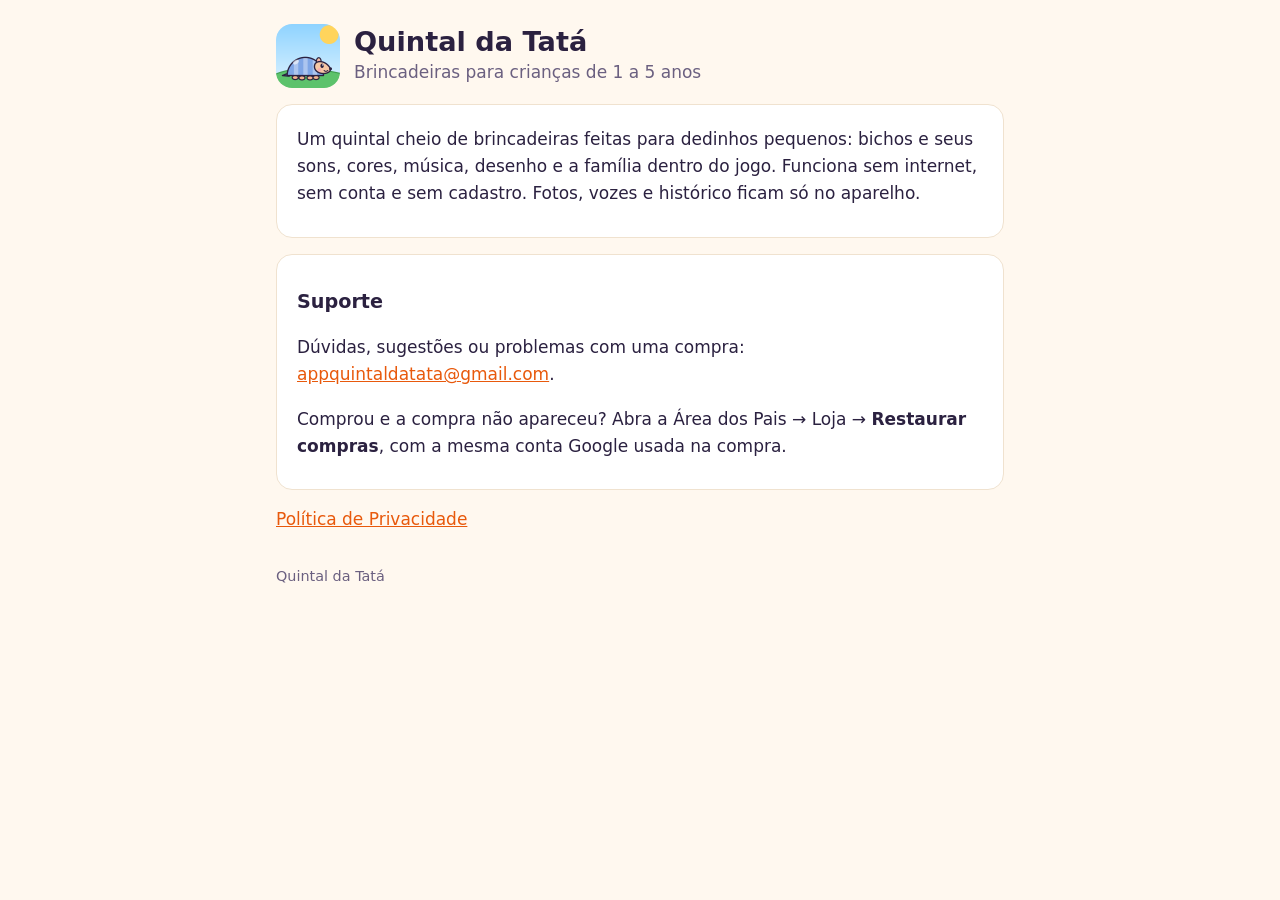
==== index.html @ b4e8f284 "Site do Quintal da Tatá: suporte e política de privacidade" ====
<!doctype html>
<html lang="pt-BR">
<head>
<meta charset="utf-8">
<meta name="viewport" content="width=device-width,initial-scale=1">
<title>Quintal da Tatá</title>
<link rel="icon" href="icone.png">
<link rel="stylesheet" href="estilo.css">
</head>
<body>
<main>
<header><img src="icone.png" alt=""><div><h1>Quintal da Tatá</h1><p class="sub">Brincadeiras para crianças de 1 a 5 anos</p></div></header>
<section>
<p>Um quintal cheio de brincadeiras feitas para dedinhos pequenos: bichos e seus sons, cores, música, desenho e a família dentro do jogo. Funciona sem internet, sem conta e sem cadastro. Fotos, vozes e histórico ficam só no aparelho.</p>
</section>
<section>
<h2>Suporte</h2>
<p>Dúvidas, sugestões ou problemas com uma compra: <a href="mailto:appquintaldatata@gmail.com">appquintaldatata@gmail.com</a>.</p>
<p>Comprou e a compra não apareceu? Abra a Área dos Pais → Loja → <b>Restaurar compras</b>, com a mesma conta Google usada na compra.</p>
</section>
<nav><a href="privacidade.html">Política de Privacidade</a></nav>
<footer>Quintal da Tatá</footer>
</main>
</body>
</html>
---- estilo.css ----
:root{--fundo:#fff8ef;--tinta:#2b2140;--suave:#6b6080;--cartao:#ffffff;--destaque:#e8590c;--borda:#f0e2cf}
@media (prefers-color-scheme:dark){:root{--fundo:#1d1828;--tinta:#f1ecff;--suave:#b7add0;--cartao:#2a2338;--destaque:#ff9a52;--borda:#3a3150}}
*{box-sizing:border-box}
body{margin:0;background:var(--fundo);color:var(--tinta);font:17px/1.6 system-ui,-apple-system,"Segoe UI",Roboto,sans-serif}
main{max-width:760px;margin:0 auto;padding:24px 16px 48px}
header{display:flex;align-items:center;gap:14px;margin-bottom:8px}
header img{width:64px;height:64px;border-radius:16px}
h1{font-size:1.7rem;line-height:1.2;margin:0}
h2{font-size:1.2rem;margin:28px 0 6px}
.sub{color:var(--suave);margin:0}
section{background:var(--cartao);border:1px solid var(--borda);border-radius:16px;padding:4px 20px 12px;margin:16px 0}
a{color:var(--destaque)}
nav{display:flex;gap:16px;flex-wrap:wrap;margin:16px 0}
footer{color:var(--suave);font-size:.9rem;margin-top:32px}
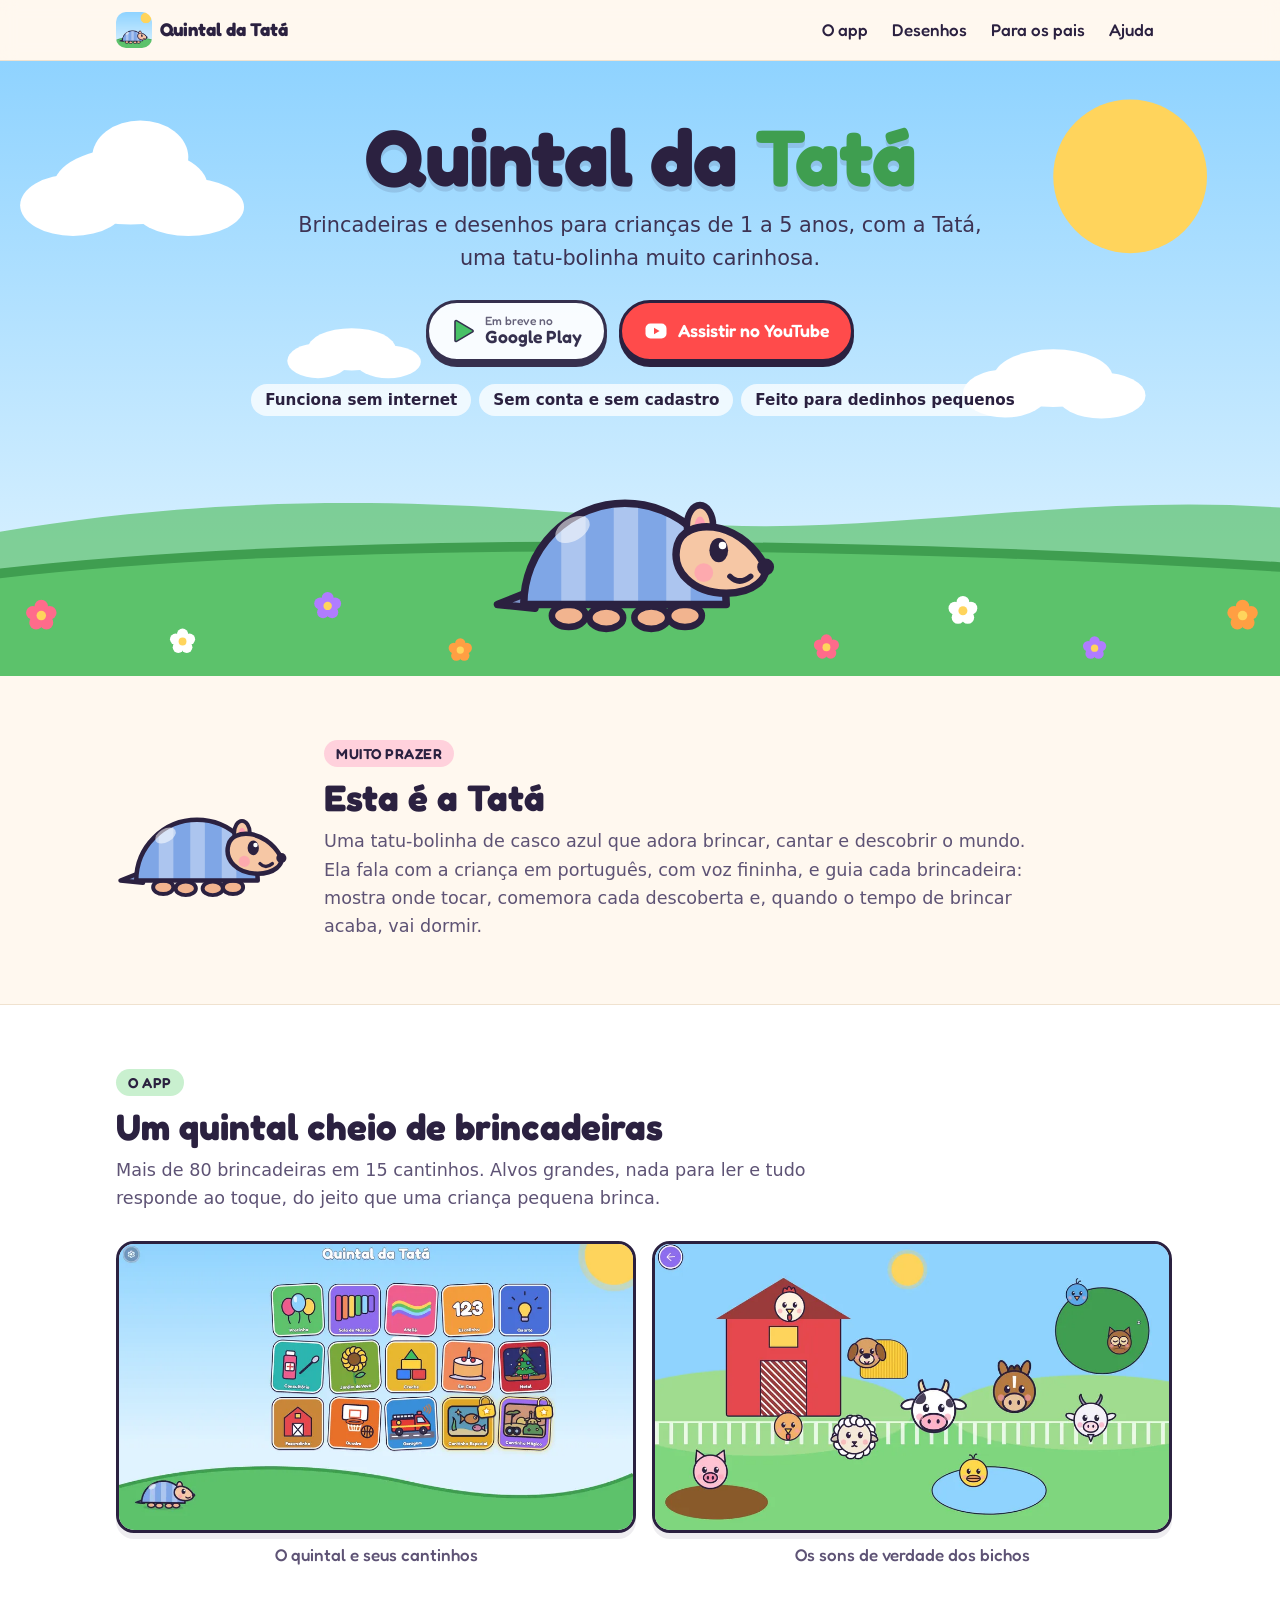
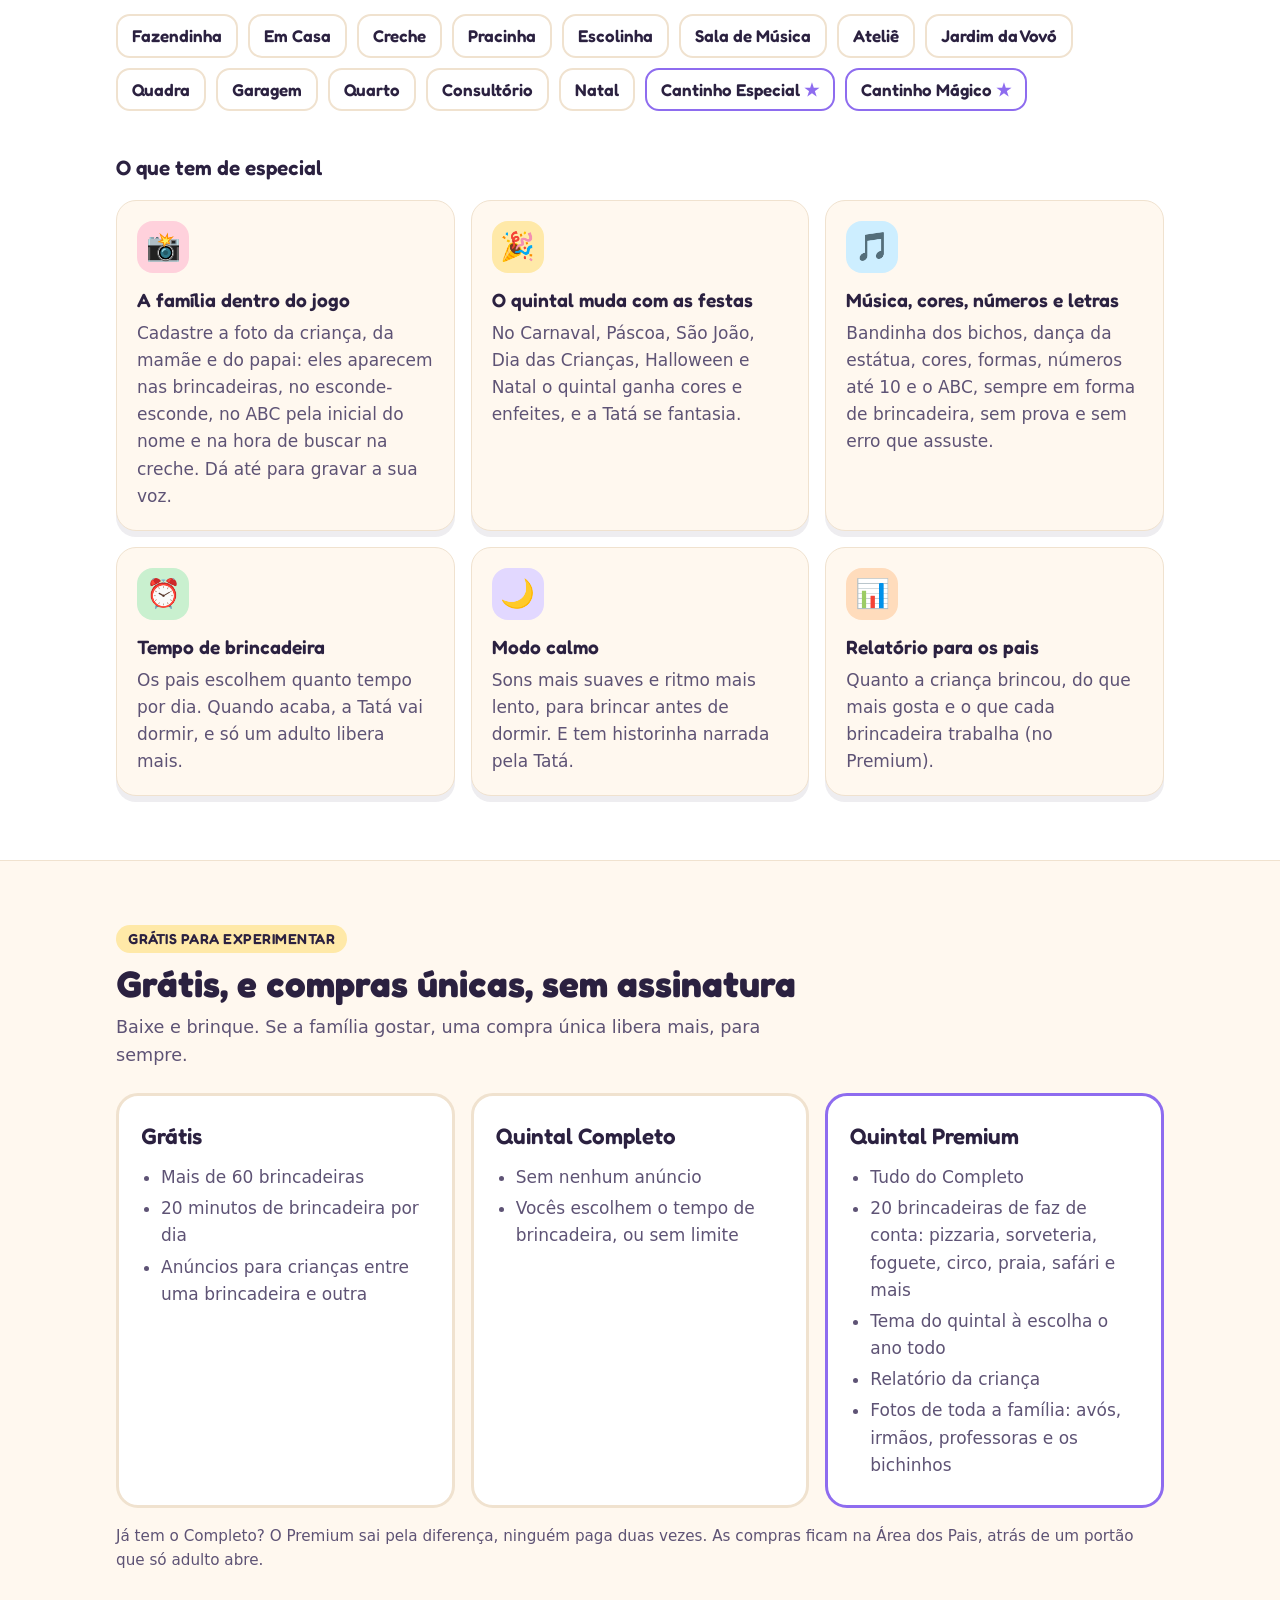
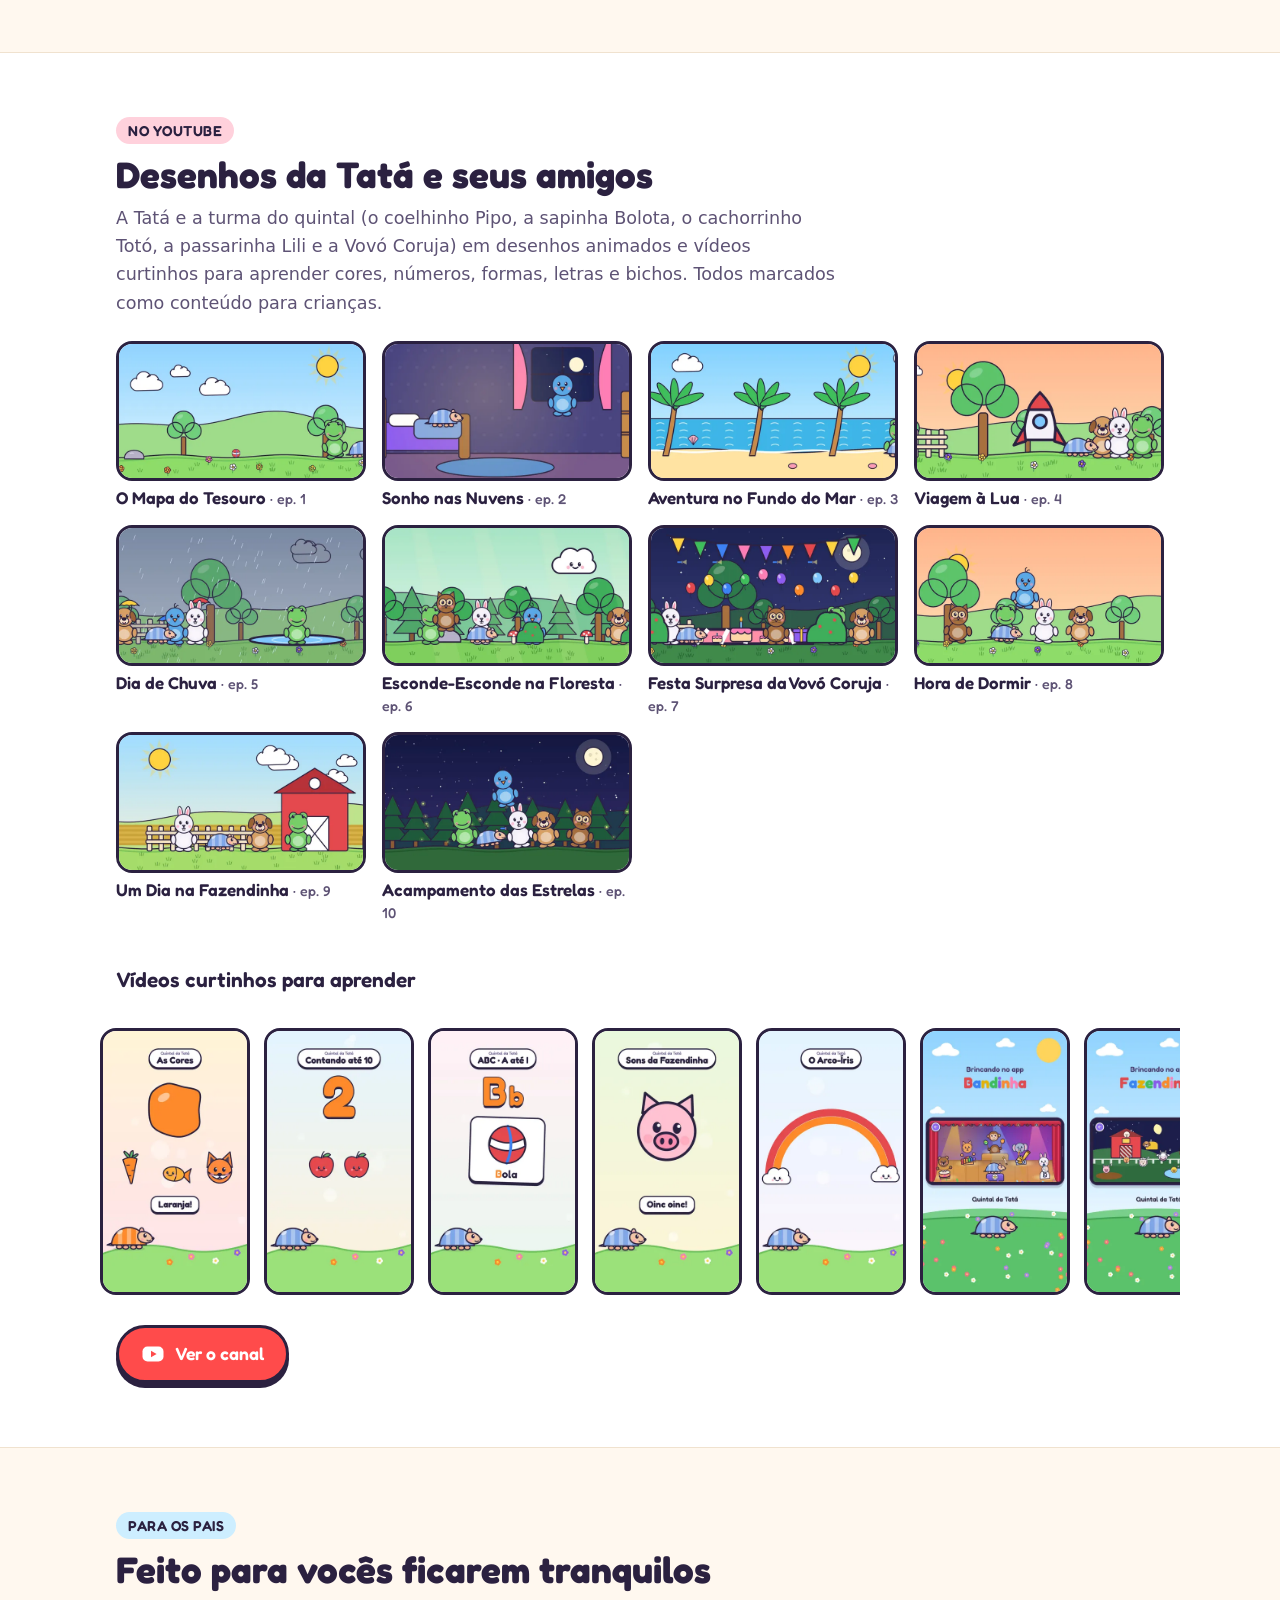
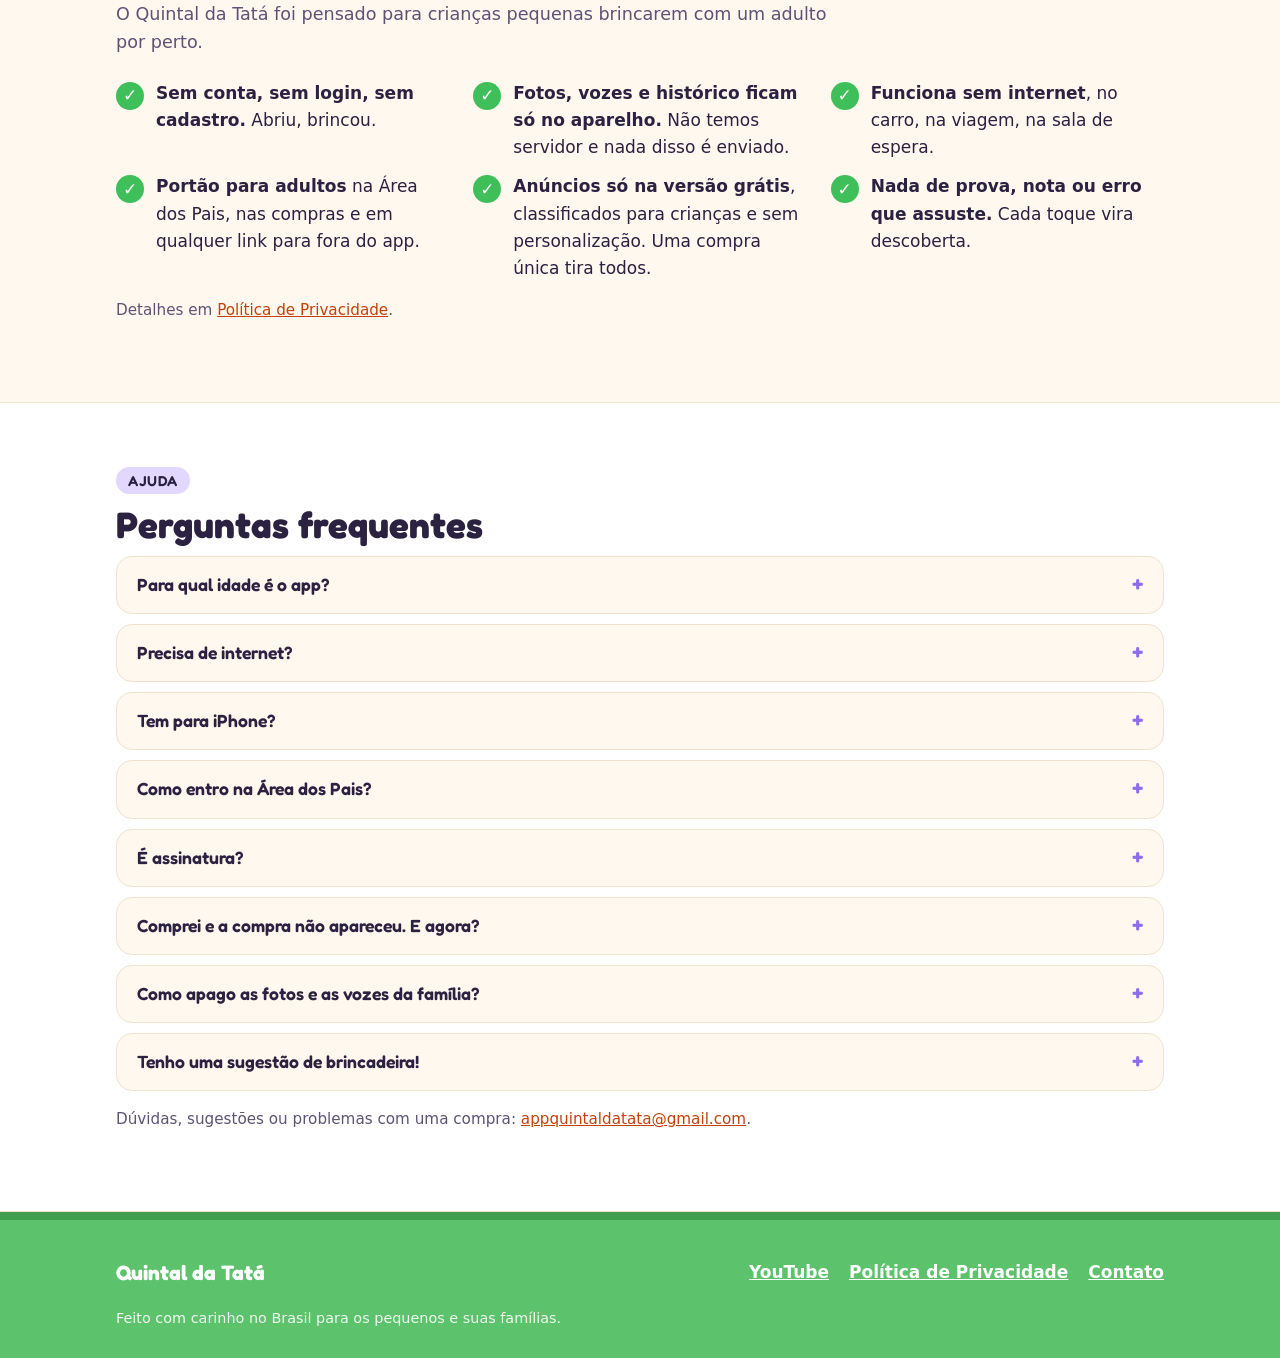
==== commit 4e63fe84: "Site novo: app, desenhos no YouTube, para os pais e perguntas frequentes Pagina inicial com a Tata, " ====
--- a/index.html
+++ b/index.html
@@ -3,23 +3,250 @@
 <head>
 <meta charset="utf-8">
 <meta name="viewport" content="width=device-width,initial-scale=1">
-<title>Quintal da Tatá</title>
+<title>Quintal da Tatá — brincadeiras e desenhos para crianças</title>
+<meta name="description" content="App de brincadeiras para crianças de 1 a 5 anos e desenhos educativos no YouTube, com a Tatá, uma tatu-bolinha carinhosa. Sem internet, sem cadastro, feito para dedinhos pequenos.">
+<meta name="theme-color" content="#8fd3ff">
+<meta property="og:type" content="website">
+<meta property="og:title" content="Quintal da Tatá">
+<meta property="og:description" content="Brincadeiras e desenhos para crianças de 1 a 5 anos, com a Tatá.">
+<meta property="og:image" content="https://quintaldatata.github.io/img/compartilhar.jpg">
+<meta property="og:url" content="https://quintaldatata.github.io/">
 <link rel="icon" href="icone.png">
+<link rel="preload" href="fontes/fredoka-latin-700-normal.woff2" as="font" type="font/woff2" crossorigin>
 <link rel="stylesheet" href="estilo.css">
 </head>
 <body>
+<!-- a Tatá do ícone do app, desenhada uma vez e reaproveitada -->
+<svg width="0" height="0" style="position:absolute" aria-hidden="true">
+	<defs><clipPath id="casco"><path d="M18 92 A 54 54 0 0 1 126 92 Z"/></clipPath></defs>
+	<symbol id="tata" viewBox="0 0 160 112">
+		<path d="M24 84 L4 92 L24 94 Z" fill="#7d93c9" stroke="#2b2140" stroke-width="4" stroke-linejoin="round"/>
+		<g fill="#f2b48f" stroke="#2b2140" stroke-width="3.5">
+			<ellipse cx="42" cy="98" rx="9" ry="6"/><ellipse cx="62" cy="99" rx="9" ry="6"/>
+			<ellipse cx="86" cy="99" rx="9" ry="6"/><ellipse cx="104" cy="98" rx="9" ry="6"/>
+		</g>
+		<path d="M18 92 A 54 54 0 0 1 126 92 Z" fill="#7fa6e6"/>
+		<g clip-path="url(#casco)" fill="rgba(255,255,255,.35)">
+			<rect x="38" y="30" width="13" height="70" rx="6"/><rect x="66" y="30" width="13" height="70" rx="6"/>
+			<rect x="94" y="30" width="13" height="70" rx="6"/>
+		</g>
+		<path d="M18 92 A 54 54 0 0 1 126 92 Z" fill="none" stroke="#2b2140" stroke-width="4" stroke-linejoin="round"/>
+		<ellipse cx="44" cy="52" rx="10" ry="6" fill="rgba(255,255,255,.55)" transform="rotate(-30 44 52)"/>
+		<ellipse cx="112" cy="50" rx="7" ry="11" fill="#f6c7a5" stroke="#2b2140" stroke-width="3.5"/>
+		<ellipse cx="112" cy="51" rx="3" ry="6" fill="#ff9fb2"/>
+		<path d="M100 60 C 104 46, 132 46, 146 70 C 150 78, 140 86, 126 86 C 108 86, 96 74, 100 60 Z" fill="#f6c7a5" stroke="#2b2140" stroke-width="4" stroke-linejoin="round"/>
+		<circle cx="147" cy="72" r="4.5" fill="#2b2140"/>
+		<ellipse cx="122" cy="63" rx="5" ry="6.5" fill="#2b2140"/><circle cx="124" cy="60.5" r="2" fill="#fff"/>
+		<circle cx="114" cy="75" r="5" fill="#ff9fb2" opacity=".75"/>
+		<path d="M128 77 q 5 5 11 0" fill="none" stroke="#2b2140" stroke-width="3" stroke-linecap="round"/>
+	</symbol>
+	<symbol id="flor" viewBox="-24 -24 48 48">
+		<g fill="currentColor"><circle cx="0" cy="-13" r="10"/><circle cx="12.4" cy="-4" r="10"/><circle cx="7.6" cy="10.5" r="10"/><circle cx="-7.6" cy="10.5" r="10"/><circle cx="-12.4" cy="-4" r="10"/></g>
+		<circle r="7" fill="#ffd45c"/>
+	</symbol>
+	<symbol id="icone-play" viewBox="0 0 24 24"><path d="M4 2.5v19c0 .8.9 1.3 1.6.9l16-9.5c.7-.4.7-1.4 0-1.8l-16-9.5C4.9 1.2 4 1.7 4 2.5z" fill="#3fbf5a" stroke="#2b2140" stroke-width="1.6" stroke-linejoin="round"/></symbol>
+	<symbol id="icone-yt" viewBox="0 0 24 24"><rect x="1.5" y="4.5" width="21" height="15" rx="5" fill="#fff"/><path d="M10 8.8v6.4l5.6-3.2z" fill="#ff4b4b"/></symbol>
+</svg>
+
+<a class="pular" href="#app">Pular para o conteúdo</a>
+
+<nav class="topo" aria-label="Principal">
+	<div class="largura">
+		<a class="marca" href="./"><img src="icone.png" alt="" width="36" height="36"><span>Quintal da Tatá</span></a>
+		<ul>
+			<li><a href="#app">O app</a></li>
+			<li><a href="#youtube">Desenhos</a></li>
+			<li><a href="#pais">Para os pais</a></li>
+			<li><a href="#ajuda">Ajuda</a></li>
+		</ul>
+	</div>
+</nav>
+
+<header class="heroi">
+	<svg class="cenario" viewBox="0 0 1440 640" preserveAspectRatio="xMidYMax slice" aria-hidden="true">
+		<circle cx="1230" cy="120" r="80" fill="var(--astro)"/>
+		<g fill="var(--nuvem)">
+			<g class="nuvem"><ellipse cx="190" cy="130" rx="80" ry="40"/><ellipse cx="130" cy="150" rx="55" ry="32"/><ellipse cx="250" cy="152" rx="58" ry="30"/><ellipse cx="200" cy="100" rx="50" ry="38"/></g>
+			<g class="nuvem n2"><ellipse cx="1150" cy="330" rx="62" ry="30"/><ellipse cx="1100" cy="346" rx="44" ry="25"/><ellipse cx="1200" cy="348" rx="46" ry="24"/></g>
+			<g class="nuvem n2"><ellipse cx="420" cy="300" rx="46" ry="22"/><ellipse cx="385" cy="312" rx="32" ry="18"/><ellipse cx="458" cy="313" rx="34" ry="17"/></g>
+		</g>
+		<path d="M0 500 C 300 440 560 460 760 480 S 1200 440 1440 470 V640 H0 Z" fill="var(--grama)" opacity=".7"/>
+		<path d="M0 540 C 360 490 1000 500 1440 530 V640 H0 Z" fill="var(--grama)"/>
+		<path d="M0 540 C 360 490 1000 500 1440 530" fill="none" stroke="var(--grama-escura)" stroke-width="10"/>
+		<g>
+			<use href="#flor" x="80" y="560" width="34" height="34" style="color:#ff6b8b"/>
+			<use href="#flor" x="230" y="590" width="28" height="28" style="color:#ffffff"/>
+			<use href="#flor" x="380" y="552" width="30" height="30" style="color:#b07cff"/>
+			<use href="#flor" x="520" y="600" width="26" height="26" style="color:#ff9f43"/>
+			<use href="#flor" x="900" y="596" width="28" height="28" style="color:#ff6b8b"/>
+			<use href="#flor" x="1040" y="556" width="32" height="32" style="color:#ffffff"/>
+			<use href="#flor" x="1180" y="598" width="26" height="26" style="color:#b07cff"/>
+			<use href="#flor" x="1330" y="560" width="34" height="34" style="color:#ff9f43"/>
+		</g>
+	</svg>
+	<div class="largura">
+		<h1>Quintal da <span class="tata">Tatá</span></h1>
+		<p class="lead">Brincadeiras e desenhos para crianças de 1 a 5 anos, com a Tatá, uma tatu-bolinha muito carinhosa.</p>
+		<div class="botoes">
+			<span class="botao em-breve" aria-label="Google Play: em breve">
+				<svg aria-hidden="true"><use href="#icone-play"/></svg>
+				<span class="duas-linhas"><small>Em breve no</small>Google Play</span>
+			</span>
+			<a class="botao youtube" href="https://www.youtube.com/@quintaldatata">
+				<svg aria-hidden="true"><use href="#icone-yt"/></svg>
+				Assistir no YouTube
+			</a>
+		</div>
+		<ul class="selos">
+			<li>Funciona sem internet</li>
+			<li>Sem conta e sem cadastro</li>
+			<li>Feito para dedinhos pequenos</li>
+		</ul>
+	</div>
+	<svg class="tata-heroi" viewBox="0 0 160 112" role="img" aria-label="A Tatá, uma tatu-bolinha azul"><use href="#tata"/></svg>
+</header>
+
 <main>
-<header><img src="icone.png" alt=""><div><h1>Quintal da Tatá</h1><p class="sub">Brincadeiras para crianças de 1 a 5 anos</p></div></header>
-<section>
-<p>Um quintal cheio de brincadeiras feitas para dedinhos pequenos: bichos e seus sons, cores, música, desenho e a família dentro do jogo. Funciona sem internet, sem conta e sem cadastro. Fotos, vozes e histórico ficam só no aparelho.</p>
-</section>
-<section>
-<h2>Suporte</h2>
-<p>Dúvidas, sugestões ou problemas com uma compra: <a href="mailto:appquintaldatata@gmail.com">appquintaldatata@gmail.com</a>.</p>
-<p>Comprou e a compra não apareceu? Abra a Área dos Pais → Loja → <b>Restaurar compras</b>, com a mesma conta Google usada na compra.</p>
-</section>
-<nav><a href="privacidade.html">Política de Privacidade</a></nav>
-<footer>Quintal da Tatá</footer>
+	<section class="bloco">
+		<div class="largura apresenta">
+			<svg viewBox="0 0 160 112" aria-hidden="true"><use href="#tata"/></svg>
+			<div>
+				<span class="etiqueta rosa">Muito prazer</span>
+				<h2>Esta é a Tatá</h2>
+				<p class="lead" style="margin:0">Uma tatu-bolinha de casco azul que adora brincar, cantar e descobrir o mundo. Ela fala com a criança em português, com voz fininha, e guia cada brincadeira: mostra onde tocar, comemora cada descoberta e, quando o tempo de brincar acaba, vai dormir.</p>
+			</div>
+		</div>
+	</section>
+
+	<section class="bloco creme" id="app">
+		<div class="largura">
+			<span class="etiqueta verde">O app</span>
+			<h2>Um quintal cheio de brincadeiras</h2>
+			<p class="lead">Mais de 80 brincadeiras em 15 cantinhos. Alvos grandes, nada para ler e tudo responde ao toque, do jeito que uma criança pequena brinca.</p>
+
+			<div class="galeria" tabindex="0" aria-label="Telas do app (role para o lado)">
+				<figure><img src="img/app-1-inicio.webp" width="960" height="540" loading="lazy" alt="Tela inicial do app com os cantinhos do quintal e a Tatá na grama"><figcaption>O quintal e seus cantinhos</figcaption></figure>
+				<figure><img src="img/app-2-fazenda.webp" width="960" height="540" loading="lazy" alt="Fazendinha com celeiro, vaca, porco, cavalo, ovelha e pato"><figcaption>Os sons de verdade dos bichos</figcaption></figure>
+				<figure><img src="img/app-3-circo.webp" width="960" height="540" loading="lazy" alt="Picadeiro do circo com um urso palhaço e a plateia de bichinhos"><figcaption>O circo da Tatá</figcaption></figure>
+				<figure><img src="img/app-4-carinho.webp" width="960" height="540" loading="lazy" alt="Cachorrinho para escovar, dar petisco e brincar"><figcaption>Carinho no bichinho</figcaption></figure>
+				<figure><img src="img/app-5-soneca.webp" width="960" height="540" loading="lazy" alt="Sala com o vovô e a criança no sofá, cachorro e gato no tapete"><figcaption>Soneca com o vovô</figcaption></figure>
+				<figure><img src="img/app-6-festa-junina.webp" width="960" height="540" loading="lazy" alt="Festa junina à noite com bandeirinhas, fogueira e bichinhos dançando quadrilha"><figcaption>Arraiá da Tatá</figcaption></figure>
+				<figure><img src="img/app-7-pintar.webp" width="960" height="540" loading="lazy" alt="Desenho de uma casinha para pintar com a paleta de cores ao lado"><figcaption>Pintar com os dedos</figcaption></figure>
+			</div>
+
+			<ul class="cantinhos" aria-label="Cantinhos do quintal">
+				<li>Fazendinha</li><li>Em Casa</li><li>Creche</li><li>Pracinha</li><li>Escolinha</li>
+				<li>Sala de Música</li><li>Ateliê</li><li>Jardim da Vovó</li><li>Quadra</li><li>Garagem</li>
+				<li>Quarto</li><li>Consultório</li><li>Natal</li><li class="premium">Cantinho Especial</li><li class="premium">Cantinho Mágico</li>
+			</ul>
+
+			<h3 class="subtitulo">O que tem de especial</h3>
+			<div class="grade" style="margin-top:16px">
+				<div class="cartao"><div class="icone rosa" aria-hidden="true">📸</div><h3>A família dentro do jogo</h3><p>Cadastre a foto da criança, da mamãe e do papai: eles aparecem nas brincadeiras, no esconde-esconde, no ABC pela inicial do nome e na hora de buscar na creche. Dá até para gravar a sua voz.</p></div>
+				<div class="cartao"><div class="icone amarela" aria-hidden="true">🎉</div><h3>O quintal muda com as festas</h3><p>No Carnaval, Páscoa, São João, Dia das Crianças, Halloween e Natal o quintal ganha cores e enfeites, e a Tatá se fantasia.</p></div>
+				<div class="cartao"><div class="icone azul" aria-hidden="true">🎵</div><h3>Música, cores, números e letras</h3><p>Bandinha dos bichos, dança da estátua, cores, formas, números até 10 e o ABC, sempre em forma de brincadeira, sem prova e sem erro que assuste.</p></div>
+				<div class="cartao"><div class="icone verde" aria-hidden="true">⏰</div><h3>Tempo de brincadeira</h3><p>Os pais escolhem quanto tempo por dia. Quando acaba, a Tatá vai dormir, e só um adulto libera mais.</p></div>
+				<div class="cartao"><div class="icone roxa" aria-hidden="true">🌙</div><h3>Modo calmo</h3><p>Sons mais suaves e ritmo mais lento, para brincar antes de dormir. E tem historinha narrada pela Tatá.</p></div>
+				<div class="cartao"><div class="icone laranja" aria-hidden="true">📊</div><h3>Relatório para os pais</h3><p>Quanto a criança brincou, do que mais gosta e o que cada brincadeira trabalha (no Premium).</p></div>
+			</div>
+		</div>
+	</section>
+
+	<section class="bloco">
+		<div class="largura">
+			<span class="etiqueta amarela">Grátis para experimentar</span>
+			<h2>Grátis, e compras únicas, sem assinatura</h2>
+			<p class="lead">Baixe e brinque. Se a família gostar, uma compra única libera mais, para sempre.</p>
+			<div class="planos">
+				<div class="plano"><h3>Grátis</h3><ul><li>Mais de 60 brincadeiras</li><li>20 minutos de brincadeira por dia</li><li>Anúncios para crianças entre uma brincadeira e outra</li></ul></div>
+				<div class="plano"><h3>Quintal Completo</h3><ul><li>Sem nenhum anúncio</li><li>Vocês escolhem o tempo de brincadeira, ou sem limite</li></ul></div>
+				<div class="plano destaque"><h3>Quintal Premium</h3><ul><li>Tudo do Completo</li><li>20 brincadeiras de faz de conta: pizzaria, sorveteria, foguete, circo, praia, safári e mais</li><li>Tema do quintal à escolha o ano todo</li><li>Relatório da criança</li><li>Fotos de toda a família: avós, irmãos, professoras e os bichinhos</li></ul></div>
+			</div>
+			<p class="nota">Já tem o Completo? O Premium sai pela diferença, ninguém paga duas vezes. As compras ficam na Área dos Pais, atrás de um portão que só adulto abre.</p>
+		</div>
+	</section>
+
+	<section class="bloco creme" id="youtube">
+		<div class="largura">
+			<span class="etiqueta rosa">No YouTube</span>
+			<h2>Desenhos da Tatá e seus amigos</h2>
+			<p class="lead">A Tatá e a turma do quintal (o coelhinho Pipo, a sapinha Bolota, o cachorrinho Totó, a passarinha Lili e a Vovó Coruja) em desenhos animados e vídeos curtinhos para aprender cores, números, formas, letras e bichos. Todos marcados como conteúdo para crianças.</p>
+			<ul class="episodios">
+				<li><a href="https://www.youtube.com/@quintaldatata/videos"><img src="img/ep-01.webp" width="640" height="360" loading="lazy" alt=""><span>O Mapa do Tesouro <small>· ep. 1</small></span></a></li>
+				<li><a href="https://www.youtube.com/@quintaldatata/videos"><img src="img/ep-02.webp" width="640" height="360" loading="lazy" alt=""><span>Sonho nas Nuvens <small>· ep. 2</small></span></a></li>
+				<li><a href="https://www.youtube.com/@quintaldatata/videos"><img src="img/ep-03.webp" width="640" height="360" loading="lazy" alt=""><span>Aventura no Fundo do Mar <small>· ep. 3</small></span></a></li>
+				<li><a href="https://www.youtube.com/@quintaldatata/videos"><img src="img/ep-04.webp" width="640" height="360" loading="lazy" alt=""><span>Viagem à Lua <small>· ep. 4</small></span></a></li>
+				<li><a href="https://www.youtube.com/@quintaldatata/videos"><img src="img/ep-05.webp" width="640" height="360" loading="lazy" alt=""><span>Dia de Chuva <small>· ep. 5</small></span></a></li>
+				<li><a href="https://www.youtube.com/@quintaldatata/videos"><img src="img/ep-06.webp" width="640" height="360" loading="lazy" alt=""><span>Esconde-Esconde na Floresta <small>· ep. 6</small></span></a></li>
+				<li><a href="https://www.youtube.com/@quintaldatata/videos"><img src="img/ep-07.webp" width="640" height="360" loading="lazy" alt=""><span>Festa Surpresa da Vovó Coruja <small>· ep. 7</small></span></a></li>
+				<li><a href="https://www.youtube.com/@quintaldatata/videos"><img src="img/ep-08.webp" width="640" height="360" loading="lazy" alt=""><span>Hora de Dormir <small>· ep. 8</small></span></a></li>
+				<li><a href="https://www.youtube.com/@quintaldatata/videos"><img src="img/ep-09.webp" width="640" height="360" loading="lazy" alt=""><span>Um Dia na Fazendinha <small>· ep. 9</small></span></a></li>
+				<li><a href="https://www.youtube.com/@quintaldatata/videos"><img src="img/ep-10.webp" width="640" height="360" loading="lazy" alt=""><span>Acampamento das Estrelas <small>· ep. 10</small></span></a></li>
+			</ul>
+
+			<h3 class="subtitulo">Vídeos curtinhos para aprender</h3>
+			<ul class="shorts" aria-label="Shorts do canal (role para o lado)">
+				<li><a href="https://www.youtube.com/@quintaldatata/shorts"><img src="img/short-01-cores.webp" width="360" height="640" loading="lazy" alt="Short: aprendendo as cores com a Tatá"></a></li>
+				<li><a href="https://www.youtube.com/@quintaldatata/shorts"><img src="img/short-02-numeros.webp" width="360" height="640" loading="lazy" alt="Short: contando até 10 com a Tatá"></a></li>
+				<li><a href="https://www.youtube.com/@quintaldatata/shorts"><img src="img/short-03-abc-a-i.webp" width="360" height="640" loading="lazy" alt="Short: ABC com a Tatá, de A até I"></a></li>
+				<li><a href="https://www.youtube.com/@quintaldatata/shorts"><img src="img/short-07-fazendinha.webp" width="360" height="640" loading="lazy" alt="Short: os bichos da fazendinha"></a></li>
+				<li><a href="https://www.youtube.com/@quintaldatata/shorts"><img src="img/short-10-arco-iris.webp" width="360" height="640" loading="lazy" alt="Short: as cores do arco-íris"></a></li>
+				<li><a href="https://www.youtube.com/@quintaldatata/shorts"><img src="img/short-app-bandinha.webp" width="360" height="640" loading="lazy" alt="Short: brincando na Bandinha dos Bichos do app"></a></li>
+				<li><a href="https://www.youtube.com/@quintaldatata/shorts"><img src="img/short-app-fazenda.webp" width="360" height="640" loading="lazy" alt="Short: brincando na Fazenda dos Sons do app"></a></li>
+				<li><a href="https://www.youtube.com/@quintaldatata/shorts"><img src="img/short-20-boa-noite.webp" width="360" height="640" loading="lazy" alt="Short: boa noite com a Tatá"></a></li>
+			</ul>
+			<div class="botoes" style="justify-content:flex-start;margin-top:12px">
+				<a class="botao youtube" href="https://www.youtube.com/@quintaldatata"><svg aria-hidden="true"><use href="#icone-yt"/></svg>Ver o canal</a>
+			</div>
+		</div>
+	</section>
+
+	<section class="bloco" id="pais">
+		<div class="largura">
+			<span class="etiqueta azul">Para os pais</span>
+			<h2>Feito para vocês ficarem tranquilos</h2>
+			<p class="lead">O Quintal da Tatá foi pensado para crianças pequenas brincarem com um adulto por perto.</p>
+			<ul class="confianca">
+				<li><span><b>Sem conta, sem login, sem cadastro.</b> Abriu, brincou.</span></li>
+				<li><span><b>Fotos, vozes e histórico ficam só no aparelho.</b> Não temos servidor e nada disso é enviado.</span></li>
+				<li><span><b>Funciona sem internet</b>, no carro, na viagem, na sala de espera.</span></li>
+				<li><span><b>Portão para adultos</b> na Área dos Pais, nas compras e em qualquer link para fora do app.</span></li>
+				<li><span><b>Anúncios só na versão grátis</b>, classificados para crianças e sem personalização. Uma compra única tira todos.</span></li>
+				<li><span><b>Nada de prova, nota ou erro que assuste.</b> Cada toque vira descoberta.</span></li>
+			</ul>
+			<p class="nota">Detalhes em <a href="privacidade.html">Política de Privacidade</a>.</p>
+		</div>
+	</section>
+
+	<section class="bloco creme" id="ajuda">
+		<div class="largura">
+			<span class="etiqueta roxa">Ajuda</span>
+			<h2>Perguntas frequentes</h2>
+			<div class="perguntas">
+				<details><summary>Para qual idade é o app?</summary><p>Para crianças de 1 a 5 anos. As brincadeiras não pedem leitura: a Tatá fala, mostra onde tocar e comemora cada acerto.</p></details>
+				<details><summary>Precisa de internet?</summary><p>Não para brincar. Na versão grátis os anúncios só aparecem quando o aparelho está conectado.</p></details>
+				<details><summary>Tem para iPhone?</summary><p>Por enquanto, só para Android, pelo Google Play.</p></details>
+				<details><summary>Como entro na Área dos Pais?</summary><p>Na tela inicial, toque e segure a engrenagem no canto por dois segundos e responda a continha. É o portão que mantém compras e ajustes longe dos dedinhos.</p></details>
+				<details><summary>É assinatura?</summary><p>Não. O Quintal Completo e o Quintal Premium são compras únicas, para sempre. Quem já tem o Completo paga só a diferença para o Premium.</p></details>
+				<details><summary>Comprei e a compra não apareceu. E agora?</summary><p>Abra a Área dos Pais → Loja → <b>Restaurar compras</b>, com a mesma conta Google usada na compra. Se ainda assim não aparecer, escreva para nós.</p></details>
+				<details><summary>Como apago as fotos e as vozes da família?</summary><p>Na Área dos Pais você pode editar ou apagar tudo a qualquer momento. Ao desinstalar o app, esses dados são apagados junto, já que nunca saíram do aparelho.</p></details>
+				<details><summary>Tenho uma sugestão de brincadeira!</summary><p>Adoramos ouvir as famílias. Escreva para <a href="mailto:appquintaldatata@gmail.com">appquintaldatata@gmail.com</a>.</p></details>
+			</div>
+			<p class="nota">Dúvidas, sugestões ou problemas com uma compra: <a href="mailto:appquintaldatata@gmail.com">appquintaldatata@gmail.com</a>.</p>
+		</div>
+	</section>
 </main>
+
+<footer class="rodape">
+	<div class="largura">
+		<p class="titulo-fonte" style="font-size:1.3rem;font-weight:700">Quintal da Tatá</p>
+		<ul>
+			<li><a href="https://www.youtube.com/@quintaldatata">YouTube</a></li>
+			<li><a href="privacidade.html">Política de Privacidade</a></li>
+			<li><a href="mailto:appquintaldatata@gmail.com">Contato</a></li>
+		</ul>
+		<p class="pequeno">Feito com carinho no Brasil para os pequenos e suas famílias.</p>
+	</div>
+</footer>
 </body>
 </html>
--- a/estilo.css
+++ b/estilo.css
@@ -1,14 +1,215 @@
-:root{--fundo:#fff8ef;--tinta:#2b2140;--suave:#6b6080;--cartao:#ffffff;--destaque:#e8590c;--borda:#f0e2cf}
-@media (prefers-color-scheme:dark){:root{--fundo:#1d1828;--tinta:#f1ecff;--suave:#b7add0;--cartao:#2a2338;--destaque:#ff9a52;--borda:#3a3150}}
-*{box-sizing:border-box}
-body{margin:0;background:var(--fundo);color:var(--tinta);font:17px/1.6 system-ui,-apple-system,"Segoe UI",Roboto,sans-serif}
-main{max-width:760px;margin:0 auto;padding:24px 16px 48px}
-header{display:flex;align-items:center;gap:14px;margin-bottom:8px}
-header img{width:64px;height:64px;border-radius:16px}
-h1{font-size:1.7rem;line-height:1.2;margin:0}
-h2{font-size:1.2rem;margin:28px 0 6px}
-.sub{color:var(--suave);margin:0}
-section{background:var(--cartao);border:1px solid var(--borda);border-radius:16px;padding:4px 20px 12px;margin:16px 0}
-a{color:var(--destaque)}
-nav{display:flex;gap:16px;flex-wrap:wrap;margin:16px 0}
-footer{color:var(--suave);font-size:.9rem;margin-top:32px}
+/* Quintal da Tatá — site (suporte, app, canal e privacidade). Sem nada de terceiros: fonte e imagens locais. */
+@font-face { font-family: Fredoka; font-weight: 500; font-display: swap; src: url(fontes/fredoka-latin-500-normal.woff2) format('woff2'); }
+@font-face { font-family: Fredoka; font-weight: 600; font-display: swap; src: url(fontes/fredoka-latin-600-normal.woff2) format('woff2'); }
+@font-face { font-family: Fredoka; font-weight: 700; font-display: swap; src: url(fontes/fredoka-latin-700-normal.woff2) format('woff2'); }
+
+:root {
+	--fundo: #fff8ef;
+	--cartao: #ffffff;
+	--tinta: #2b2140;
+	--suave: #5e5375;
+	--borda: #f0e2cf;
+	--link: #c2410c;
+	--ceu-1: #8fd3ff;
+	--ceu-2: #e6f6ff;
+	--astro: #ffd45c;
+	--grama: #5cc26b;
+	--grama-escura: #3f9e50;
+	--nuvem: #ffffff;
+	--rosa: #ff6b8b;
+	--roxo: #8e6cef;
+	--laranja: #ff9f43;
+	--azul: #3fb0e6;
+	--verde: #3fbf5a;
+	--sombra: 0 6px 0 rgba(43, 33, 64, 0.08);
+	color-scheme: light;
+}
+@media (prefers-color-scheme: dark) {
+	:root {
+		--fundo: #1d1828;
+		--cartao: #2a2338;
+		--tinta: #f1ecff;
+		--suave: #c4bad9;
+		--borda: #3a3150;
+		--link: #ffb37a;
+		--ceu-1: #1b2350;
+		--ceu-2: #3a3270;
+		--astro: #fff3c4;
+		--grama: #3f8f4f;
+		--grama-escura: #2d6e3b;
+		--nuvem: #4b4580;
+		--sombra: 0 6px 0 rgba(0, 0, 0, 0.25);
+		color-scheme: dark;
+	}
+}
+
+* { box-sizing: border-box; }
+html { scroll-behavior: smooth; scroll-padding-top: 72px; }
+body {
+	margin: 0;
+	background: var(--fundo);
+	color: var(--tinta);
+	font: 17px/1.6 system-ui, -apple-system, 'Segoe UI', Roboto, sans-serif;
+	overflow-x: hidden;
+}
+img { max-width: 100%; height: auto; display: block; }
+a { color: var(--link); }
+h1, h2, h3, .titulo-fonte, .botao, nav.topo a { font-family: Fredoka, system-ui, sans-serif; }
+h2 { font-size: clamp(1.6rem, 4.5vw, 2.3rem); line-height: 1.15; margin: 0 0 8px; font-weight: 700; }
+h3 { font-size: 1.2rem; margin: 0 0 4px; font-weight: 600; }
+.largura { max-width: 1080px; margin: 0 auto; padding: 0 16px; }
+.lead { color: var(--suave); font-size: 1.1rem; margin: 0 0 24px; max-width: 720px; }
+.pular { position: absolute; left: -999px; }
+.pular:focus { left: 16px; top: 8px; z-index: 20; background: var(--cartao); padding: 8px 12px; border-radius: 10px; }
+
+/* ---------- barra do topo ---------- */
+nav.topo {
+	position: sticky; top: 0; z-index: 10;
+	background: color-mix(in srgb, var(--fundo) 88%, transparent);
+	backdrop-filter: blur(8px);
+	border-bottom: 1px solid var(--borda);
+}
+nav.topo .largura { display: flex; align-items: center; gap: 12px; height: 60px; }
+nav.topo .marca { display: flex; align-items: center; gap: 8px; text-decoration: none; color: var(--tinta); font-weight: 700; font-size: 1.15rem; white-space: nowrap; }
+nav.topo .marca img { width: 36px; height: 36px; border-radius: 10px; }
+nav.topo ul { display: flex; gap: 4px; list-style: none; margin: 0 0 0 auto; padding: 0; overflow-x: auto; scrollbar-width: none; }
+nav.topo ul::-webkit-scrollbar { display: none; }
+nav.topo ul a { display: block; padding: 6px 10px; border-radius: 999px; text-decoration: none; color: var(--tinta); font-weight: 500; white-space: nowrap; }
+nav.topo ul a:hover, nav.topo ul a:focus-visible { background: var(--borda); }
+@media (max-width: 640px) { nav.topo .marca span { display: none; } nav.topo ul a { padding: 6px 8px; font-size: 0.95rem; } }
+
+/* ---------- herói: céu, sol, nuvens, morro e a Tatá ---------- */
+.heroi { position: relative; background: linear-gradient(var(--ceu-1), var(--ceu-2)); overflow: hidden; }
+.heroi .largura { position: relative; z-index: 2; padding-top: 56px; padding-bottom: 260px; text-align: center; }
+.heroi h1 {
+	font-size: clamp(2.6rem, 10vw, 5rem); line-height: 1; margin: 0 0 12px; font-weight: 700; letter-spacing: -1px;
+	color: #2b2140; text-shadow: 0 5px 0 rgba(43, 33, 64, 0.12);
+}
+.heroi h1 .tata { color: #3f9e50; }
+.heroi .lead { color: #3d3354; margin: 0 auto 24px; font-size: clamp(1.05rem, 2.6vw, 1.3rem); }
+@media (prefers-color-scheme: dark) {
+	.heroi h1 { color: #fff; text-shadow: 0 5px 0 rgba(0, 0, 0, 0.3); }
+	.heroi h1 .tata { color: #8fe39d; }
+	.heroi .lead { color: #e4ddff; }
+}
+.letras span:nth-child(5n + 1) { color: var(--rosa); }
+.letras span:nth-child(5n + 2) { color: var(--laranja); }
+.letras span:nth-child(5n + 3) { color: var(--verde); }
+.letras span:nth-child(5n + 4) { color: var(--azul); }
+.letras span:nth-child(5n + 5) { color: var(--roxo); }
+.heroi .cenario { position: absolute; inset: 0; z-index: 1; width: 100%; height: 100%; pointer-events: none; }
+.heroi .tata-heroi { position: absolute; z-index: 3; left: 50%; bottom: 34px; width: min(300px, 62vw); transform: translateX(-50%); animation: rolar 6s ease-in-out infinite; }
+@keyframes rolar { 0%, 100% { transform: translateX(-50%) rotate(0); } 50% { transform: translateX(-46%) rotate(2deg); } }
+.nuvem { animation: flutuar 14s ease-in-out infinite alternate; }
+.nuvem.n2 { animation-duration: 18s; }
+@keyframes flutuar { to { transform: translateX(40px); } }
+@media (prefers-reduced-motion: reduce) { .heroi .tata-heroi, .nuvem { animation: none; } }
+
+.botoes { display: flex; flex-wrap: wrap; gap: 12px; justify-content: center; }
+.botao {
+	display: inline-flex; align-items: center; gap: 10px; padding: 12px 22px; border-radius: 999px;
+	font-weight: 600; font-size: 1.1rem; text-decoration: none; border: 3px solid #2b2140; box-shadow: 0 5px 0 #2b2140;
+	transition: transform 0.12s, box-shadow 0.12s;
+}
+.botao:hover { transform: translateY(2px); box-shadow: 0 3px 0 #2b2140; }
+.botao:active { transform: translateY(5px); box-shadow: 0 0 0 #2b2140; }
+.botao svg { width: 24px; height: 24px; flex: none; }
+.botao.play { background: #ffffff; color: #2b2140; }
+.botao.youtube { background: #ff4b4b; color: #fff; }
+.botao.roxo { background: var(--roxo); color: #fff; }
+.botao.em-breve { background: #ffffff; color: #2b2140; cursor: default; opacity: 0.92; }
+.botao.em-breve:hover, .botao.em-breve:active { transform: none; box-shadow: 0 5px 0 #2b2140; }
+.botao small { display: block; font-size: 0.75rem; font-weight: 500; line-height: 1; opacity: 0.75; }
+.botao .duas-linhas { display: flex; flex-direction: column; align-items: flex-start; line-height: 1.15; }
+
+.selos { display: flex; flex-wrap: wrap; gap: 8px; justify-content: center; margin: 22px 0 0; padding: 0; list-style: none; }
+.selos li { background: rgba(255, 255, 255, 0.75); color: #2b2140; border-radius: 999px; padding: 4px 14px; font-size: 0.95rem; font-weight: 600; }
+
+/* ---------- seções ---------- */
+section.bloco { padding: 64px 0; }
+section.bloco.creme { background: var(--cartao); border-top: 1px solid var(--borda); border-bottom: 1px solid var(--borda); }
+.etiqueta { display: inline-block; font-family: Fredoka, sans-serif; font-weight: 600; font-size: 0.9rem; letter-spacing: 0.5px; text-transform: uppercase; padding: 2px 12px; border-radius: 999px; margin-bottom: 10px; color: #2b2140; }
+.etiqueta.rosa { background: #ffd1dc; }
+.etiqueta.verde { background: #c9f0cf; }
+.etiqueta.azul { background: #cdeeff; }
+.etiqueta.amarela { background: #ffe9a8; }
+.etiqueta.roxa { background: #e2d8ff; }
+
+/* quem é a Tatá */
+.apresenta { display: grid; grid-template-columns: 180px 1fr; gap: 28px; align-items: center; }
+.apresenta svg { width: 100%; height: auto; }
+@media (max-width: 640px) { .apresenta { grid-template-columns: 1fr; text-align: center; } .apresenta svg { width: 160px; margin: 0 auto; } }
+
+/* galeria de capturas (rola de lado) */
+.galeria { display: flex; gap: 16px; overflow-x: auto; scroll-snap-type: x mandatory; padding: 4px 16px 18px; margin: 0 -16px; scrollbar-width: thin; }
+.galeria figure { flex: 0 0 min(78vw, 520px); margin: 0; scroll-snap-align: center; }
+.galeria img { border-radius: 18px; border: 3px solid #2b2140; box-shadow: var(--sombra); aspect-ratio: 16 / 9; object-fit: cover; width: 100%; background: var(--borda); }
+.galeria figcaption { font-family: Fredoka, sans-serif; font-weight: 500; text-align: center; margin-top: 8px; color: var(--suave); }
+
+/* cantinhos */
+.cantinhos { display: flex; flex-wrap: wrap; gap: 10px; list-style: none; padding: 0; margin: 28px 0 0; }
+.cantinhos li { background: var(--cartao); border: 2px solid var(--borda); border-radius: 14px; padding: 6px 14px; font-weight: 600; font-family: Fredoka, sans-serif; }
+.cantinhos li.premium { border-color: var(--roxo); }
+.cantinhos li.premium::after { content: ' ★'; color: var(--roxo); }
+
+/* cartões */
+.grade { display: grid; grid-template-columns: repeat(auto-fill, minmax(min(100%, 280px), 1fr)); gap: 16px; }
+.cartao { background: var(--cartao); border: 1px solid var(--borda); border-radius: 20px; padding: 20px; box-shadow: var(--sombra); }
+section.creme .cartao { background: var(--fundo); }
+.cartao p { margin: 0; color: var(--suave); }
+.icone { width: 52px; height: 52px; border-radius: 16px; display: grid; place-items: center; font-size: 28px; margin-bottom: 12px; }
+.icone.rosa { background: #ffd1dc; } .icone.verde { background: #c9f0cf; } .icone.azul { background: #cdeeff; }
+.icone.amarela { background: #ffe9a8; } .icone.roxa { background: #e2d8ff; } .icone.laranja { background: #ffdcbc; }
+
+/* planos */
+.planos { display: grid; grid-template-columns: repeat(auto-fit, minmax(min(100%, 260px), 1fr)); gap: 16px; }
+.plano { background: var(--cartao); border: 3px solid var(--borda); border-radius: 22px; padding: 22px; }
+.plano.destaque { border-color: var(--roxo); }
+.plano h3 { font-size: 1.4rem; }
+.plano ul { margin: 10px 0 0; padding-left: 20px; color: var(--suave); }
+.plano li { margin: 4px 0; }
+.nota { color: var(--suave); font-size: 0.95rem; margin-top: 16px; }
+
+/* desenhos e Shorts */
+.episodios { display: grid; grid-template-columns: repeat(auto-fill, minmax(min(100%, 220px), 1fr)); gap: 16px;
+ list-style: none; padding: 0; margin: 0; }
+.episodios a { display: block; text-decoration: none; color: var(--tinta); }
+.episodios img { border-radius: 16px; aspect-ratio: 16 / 9; object-fit: cover; width: 100%; border: 3px solid #2b2140; transition: transform 0.15s; background: var(--borda); }
+.episodios a:hover img, .episodios a:focus-visible img { transform: translateY(-3px) rotate(-1deg); }
+.episodios span { display: block; font-family: Fredoka, sans-serif; font-weight: 600; margin-top: 6px; line-height: 1.3; }
+.episodios small { color: var(--suave); font-weight: 500; }
+@media (max-width: 520px) { .episodios { grid-template-columns: 1fr 1fr; gap: 12px; } .episodios span { font-size: 0.92rem; } }
+.shorts { display: flex; gap: 14px; overflow-x: auto; scroll-snap-type: x mandatory; padding: 4px 16px 18px; margin: 28px -16px 0; list-style: none; }
+.shorts li { flex: 0 0 150px; scroll-snap-align: start; }
+.shorts img { border-radius: 16px; aspect-ratio: 9 / 16; object-fit: cover; width: 100%; border: 3px solid #2b2140; background: var(--borda); }
+.subtitulo { font-family: Fredoka, sans-serif; font-weight: 600; font-size: 1.3rem; margin: 40px 0 0; }
+
+/* lista de tranquilidade */
+.confianca { list-style: none; padding: 0; margin: 0; display: grid; grid-template-columns: repeat(auto-fill, minmax(min(100%, 300px), 1fr)); gap: 12px 24px; }
+.confianca li { display: flex; gap: 12px; align-items: flex-start; }
+.confianca li::before { content: '✓'; flex: none; width: 28px; height: 28px; border-radius: 50%; background: var(--verde); color: #fff; font-weight: 700; display: grid; place-items: center; margin-top: 2px; }
+
+/* perguntas */
+.perguntas details { background: var(--cartao); border: 1px solid var(--borda); border-radius: 16px; padding: 0 20px; margin: 10px 0; }
+section.creme .perguntas details { background: var(--fundo); }
+.perguntas summary { cursor: pointer; font-family: Fredoka, sans-serif; font-weight: 600; font-size: 1.1rem; padding: 14px 0; list-style: none; display: flex; justify-content: space-between; gap: 12px; }
+.perguntas summary::-webkit-details-marker { display: none; }
+.perguntas summary::after { content: '+'; font-size: 1.4rem; line-height: 1; color: var(--roxo); }
+.perguntas details[open] summary::after { content: '–'; }
+.perguntas details p { margin: 0 0 14px; color: var(--suave); }
+
+/* rodapé com grama */
+footer.rodape { background: var(--grama); color: #fff; margin-top: 0; padding: 36px 0 28px; border-top: 8px solid var(--grama-escura); }
+footer.rodape .largura { display: flex; flex-wrap: wrap; gap: 18px 32px; align-items: center; justify-content: space-between; }
+footer.rodape a { color: #fff; font-weight: 600; }
+footer.rodape ul { display: flex; flex-wrap: wrap; gap: 8px 20px; list-style: none; padding: 0; margin: 0; }
+footer.rodape p { margin: 0; }
+footer.rodape .pequeno { font-size: 0.9rem; opacity: 0.9; width: 100%; }
+
+/* ---------- páginas de texto (privacidade) ---------- */
+.texto { max-width: 760px; margin: 0 auto; padding: 40px 16px 64px; }
+.texto h1 { font-size: clamp(2rem, 6vw, 2.8rem); line-height: 1.1; margin: 0 0 6px; }
+.texto .data { color: var(--suave); margin: 0 0 24px; }
+.texto section { background: var(--cartao); border: 1px solid var(--borda); border-radius: 18px; padding: 6px 22px 14px; margin: 16px 0; }
+.texto h2 { font-size: 1.35rem; margin: 18px 0 6px; }
+.texto .resumo { border: 3px solid var(--verde); }
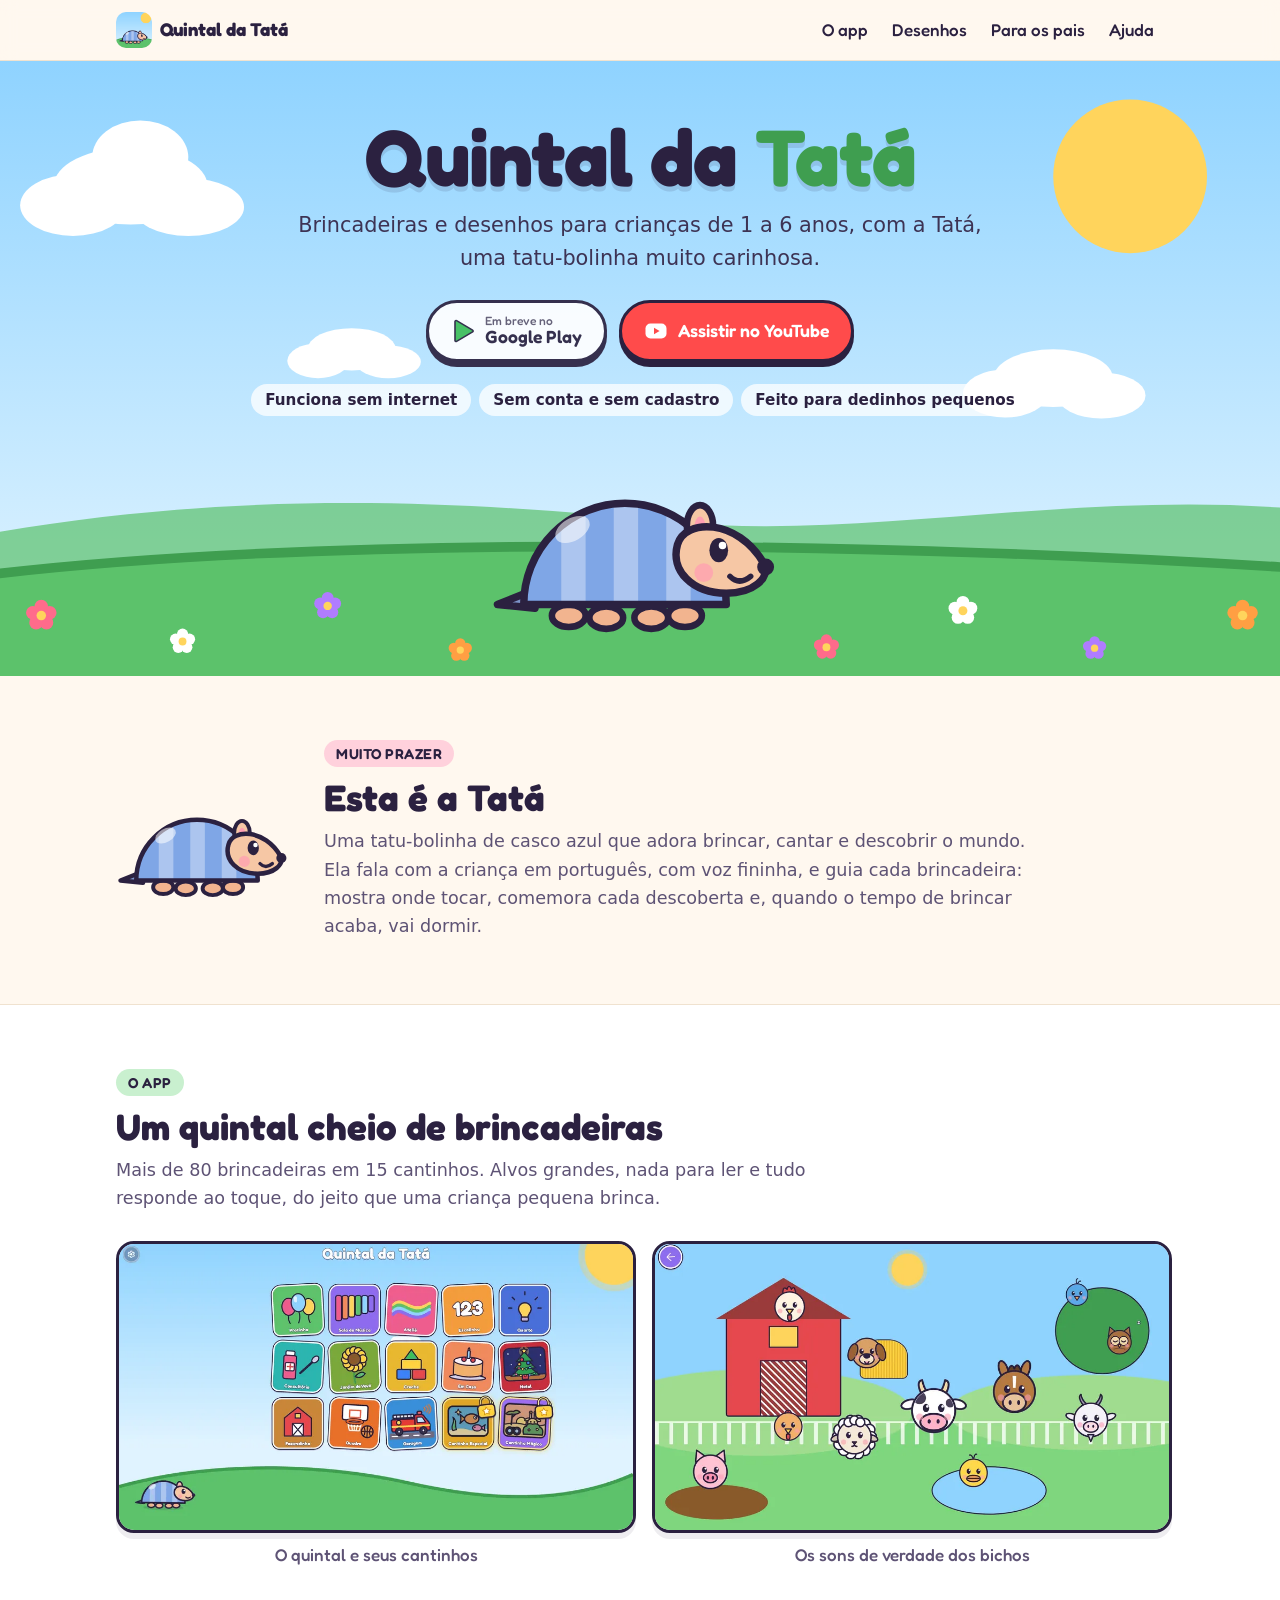
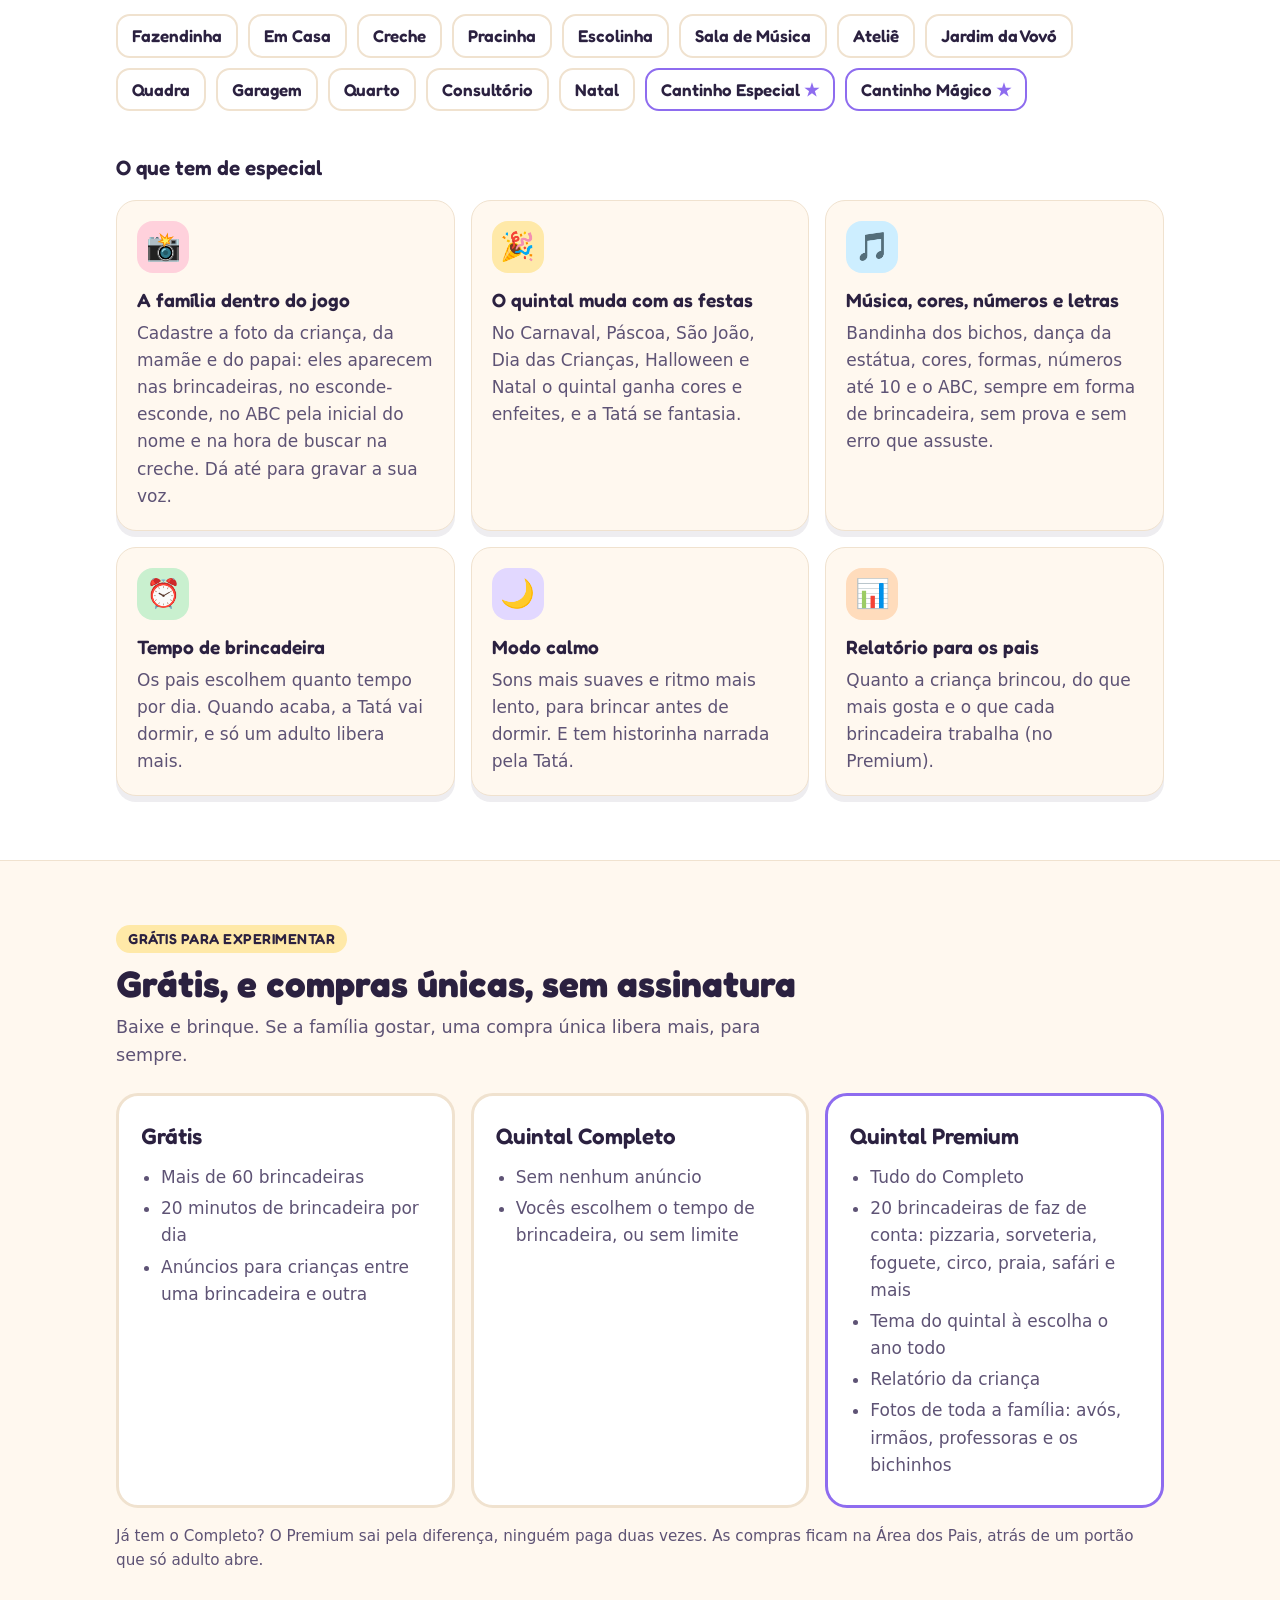
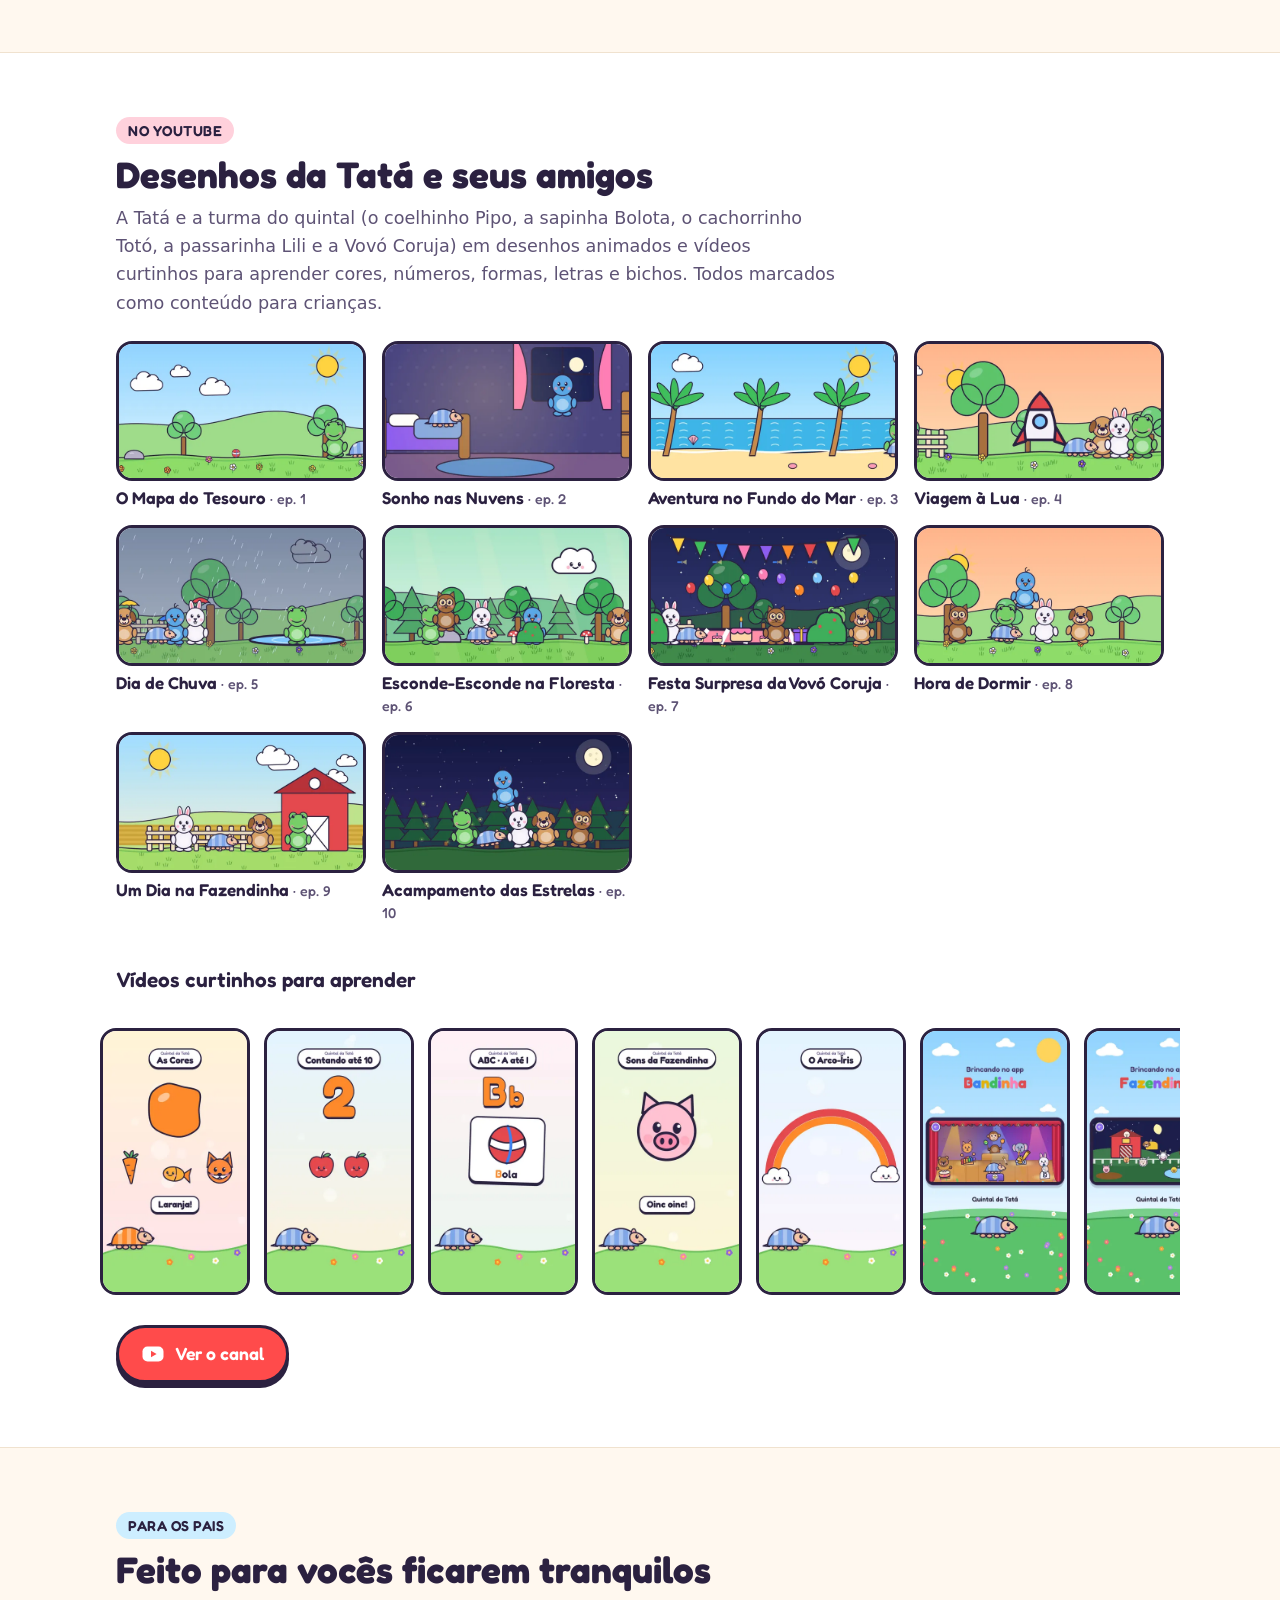
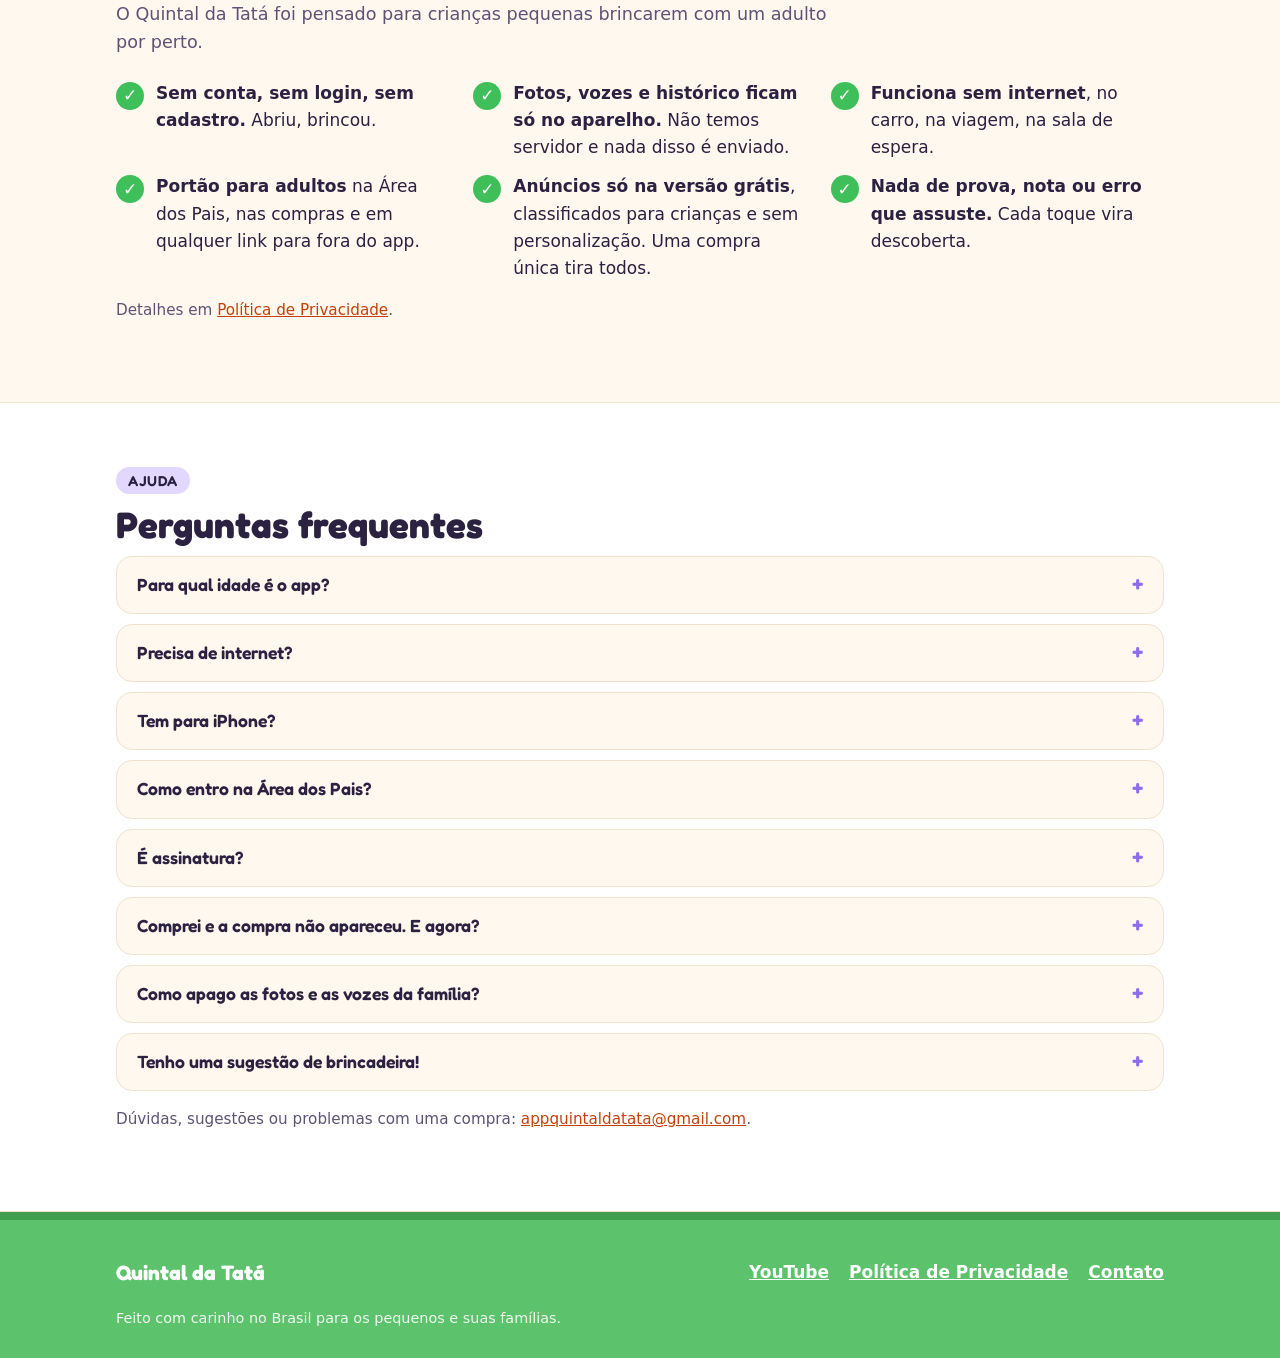
==== commit 1d360014: "Faixa de idade: 1 a 6 anos Co-Authored-By: Claude Opus 5.5 <noreply@anthropic.com>" ====
--- a/index.html
+++ b/index.html
@@ -4,11 +4,11 @@
 <meta charset="utf-8">
 <meta name="viewport" content="width=device-width,initial-scale=1">
 <title>Quintal da Tatá — brincadeiras e desenhos para crianças</title>
-<meta name="description" content="App de brincadeiras para crianças de 1 a 5 anos e desenhos educativos no YouTube, com a Tatá, uma tatu-bolinha carinhosa. Sem internet, sem cadastro, feito para dedinhos pequenos.">
+<meta name="description" content="App de brincadeiras para crianças de 1 a 6 anos e desenhos educativos no YouTube, com a Tatá, uma tatu-bolinha carinhosa. Sem internet, sem cadastro, feito para dedinhos pequenos.">
 <meta name="theme-color" content="#8fd3ff">
 <meta property="og:type" content="website">
 <meta property="og:title" content="Quintal da Tatá">
-<meta property="og:description" content="Brincadeiras e desenhos para crianças de 1 a 5 anos, com a Tatá.">
+<meta property="og:description" content="Brincadeiras e desenhos para crianças de 1 a 6 anos, com a Tatá.">
 <meta property="og:image" content="https://quintaldatata.github.io/img/compartilhar.jpg">
 <meta property="og:url" content="https://quintaldatata.github.io/">
 <link rel="icon" href="icone.png">
@@ -86,7 +86,7 @@
 	</svg>
 	<div class="largura">
 		<h1>Quintal da <span class="tata">Tatá</span></h1>
-		<p class="lead">Brincadeiras e desenhos para crianças de 1 a 5 anos, com a Tatá, uma tatu-bolinha muito carinhosa.</p>
+		<p class="lead">Brincadeiras e desenhos para crianças de 1 a 6 anos, com a Tatá, uma tatu-bolinha muito carinhosa.</p>
 		<div class="botoes">
 			<span class="botao em-breve" aria-label="Google Play: em breve">
 				<svg aria-hidden="true"><use href="#icone-play"/></svg>
@@ -223,7 +223,7 @@
 			<span class="etiqueta roxa">Ajuda</span>
 			<h2>Perguntas frequentes</h2>
 			<div class="perguntas">
-				<details><summary>Para qual idade é o app?</summary><p>Para crianças de 1 a 5 anos. As brincadeiras não pedem leitura: a Tatá fala, mostra onde tocar e comemora cada acerto.</p></details>
+				<details><summary>Para qual idade é o app?</summary><p>Para crianças de 1 a 6 anos. As brincadeiras não pedem leitura: a Tatá fala, mostra onde tocar e comemora cada acerto.</p></details>
 				<details><summary>Precisa de internet?</summary><p>Não para brincar. Na versão grátis os anúncios só aparecem quando o aparelho está conectado.</p></details>
 				<details><summary>Tem para iPhone?</summary><p>Por enquanto, só para Android, pelo Google Play.</p></details>
 				<details><summary>Como entro na Área dos Pais?</summary><p>Na tela inicial, toque e segure a engrenagem no canto por dois segundos e responda a continha. É o portão que mantém compras e ajustes longe dos dedinhos.</p></details>
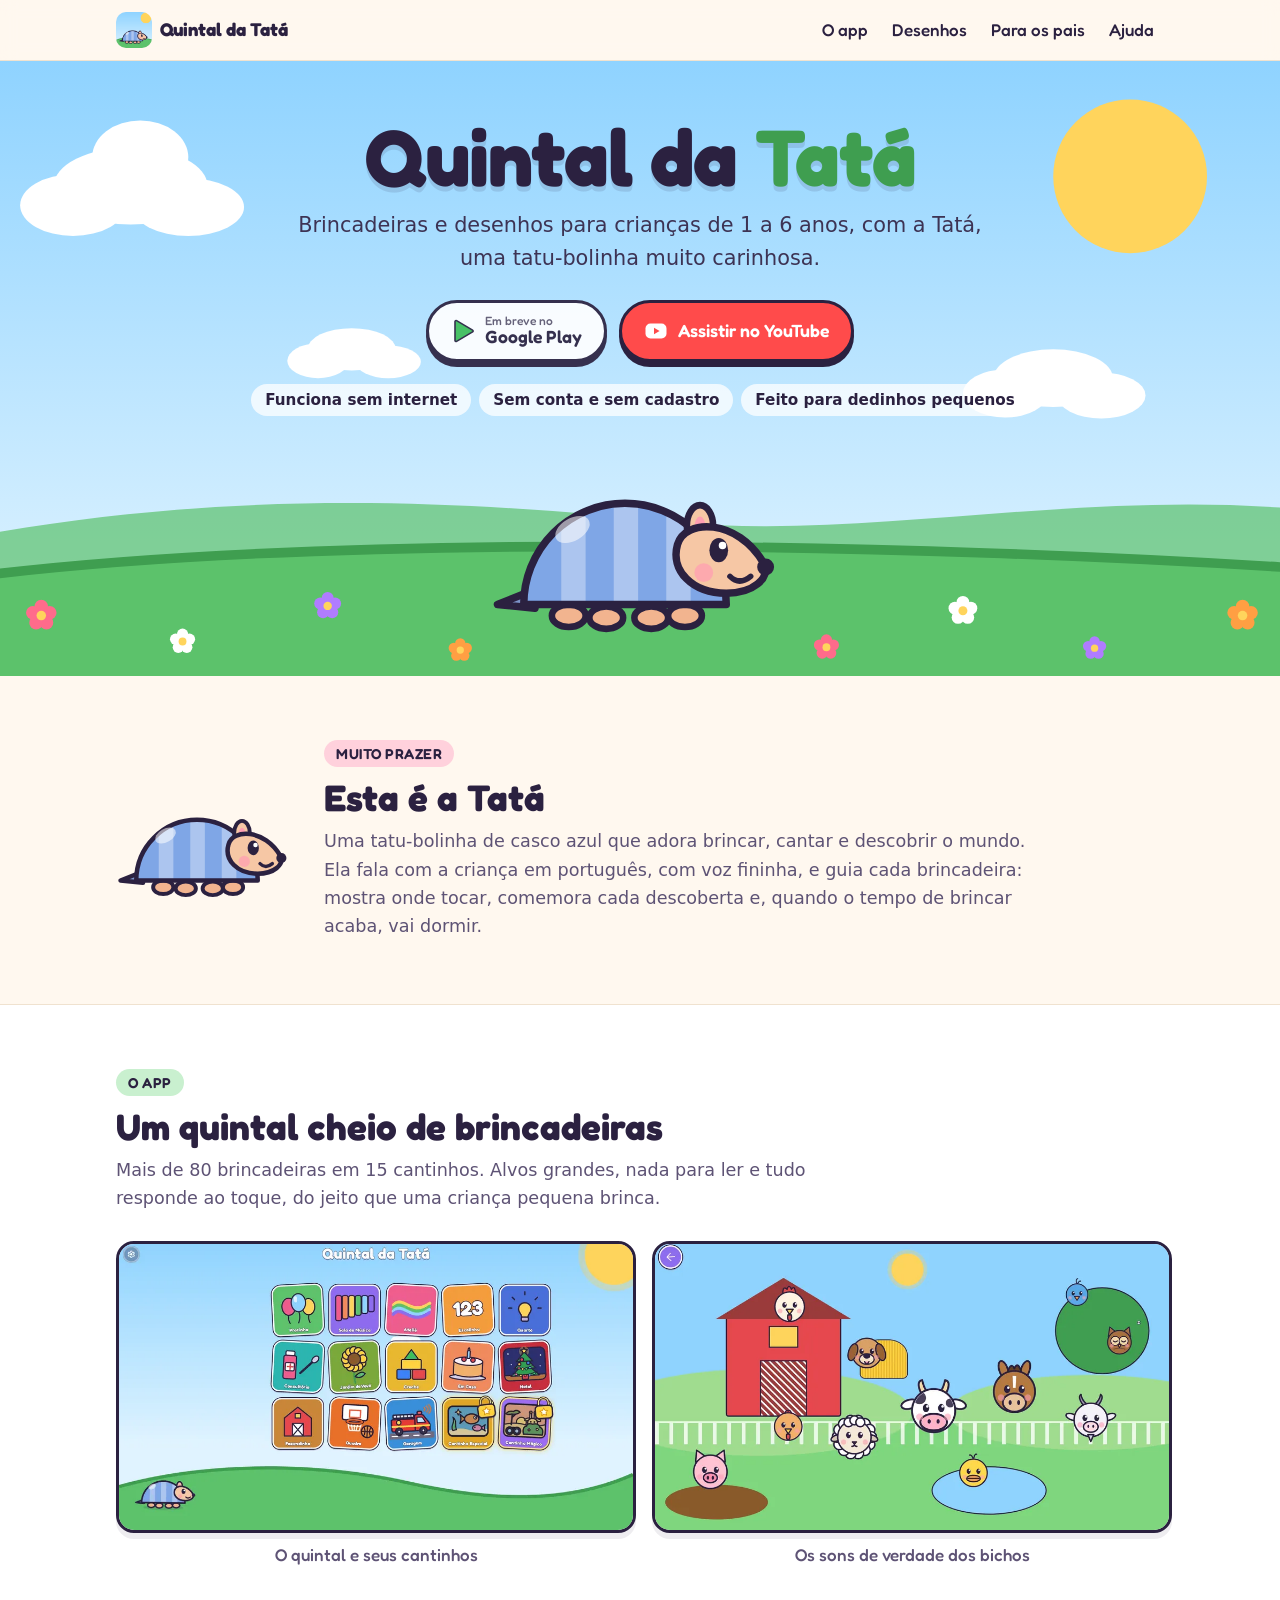
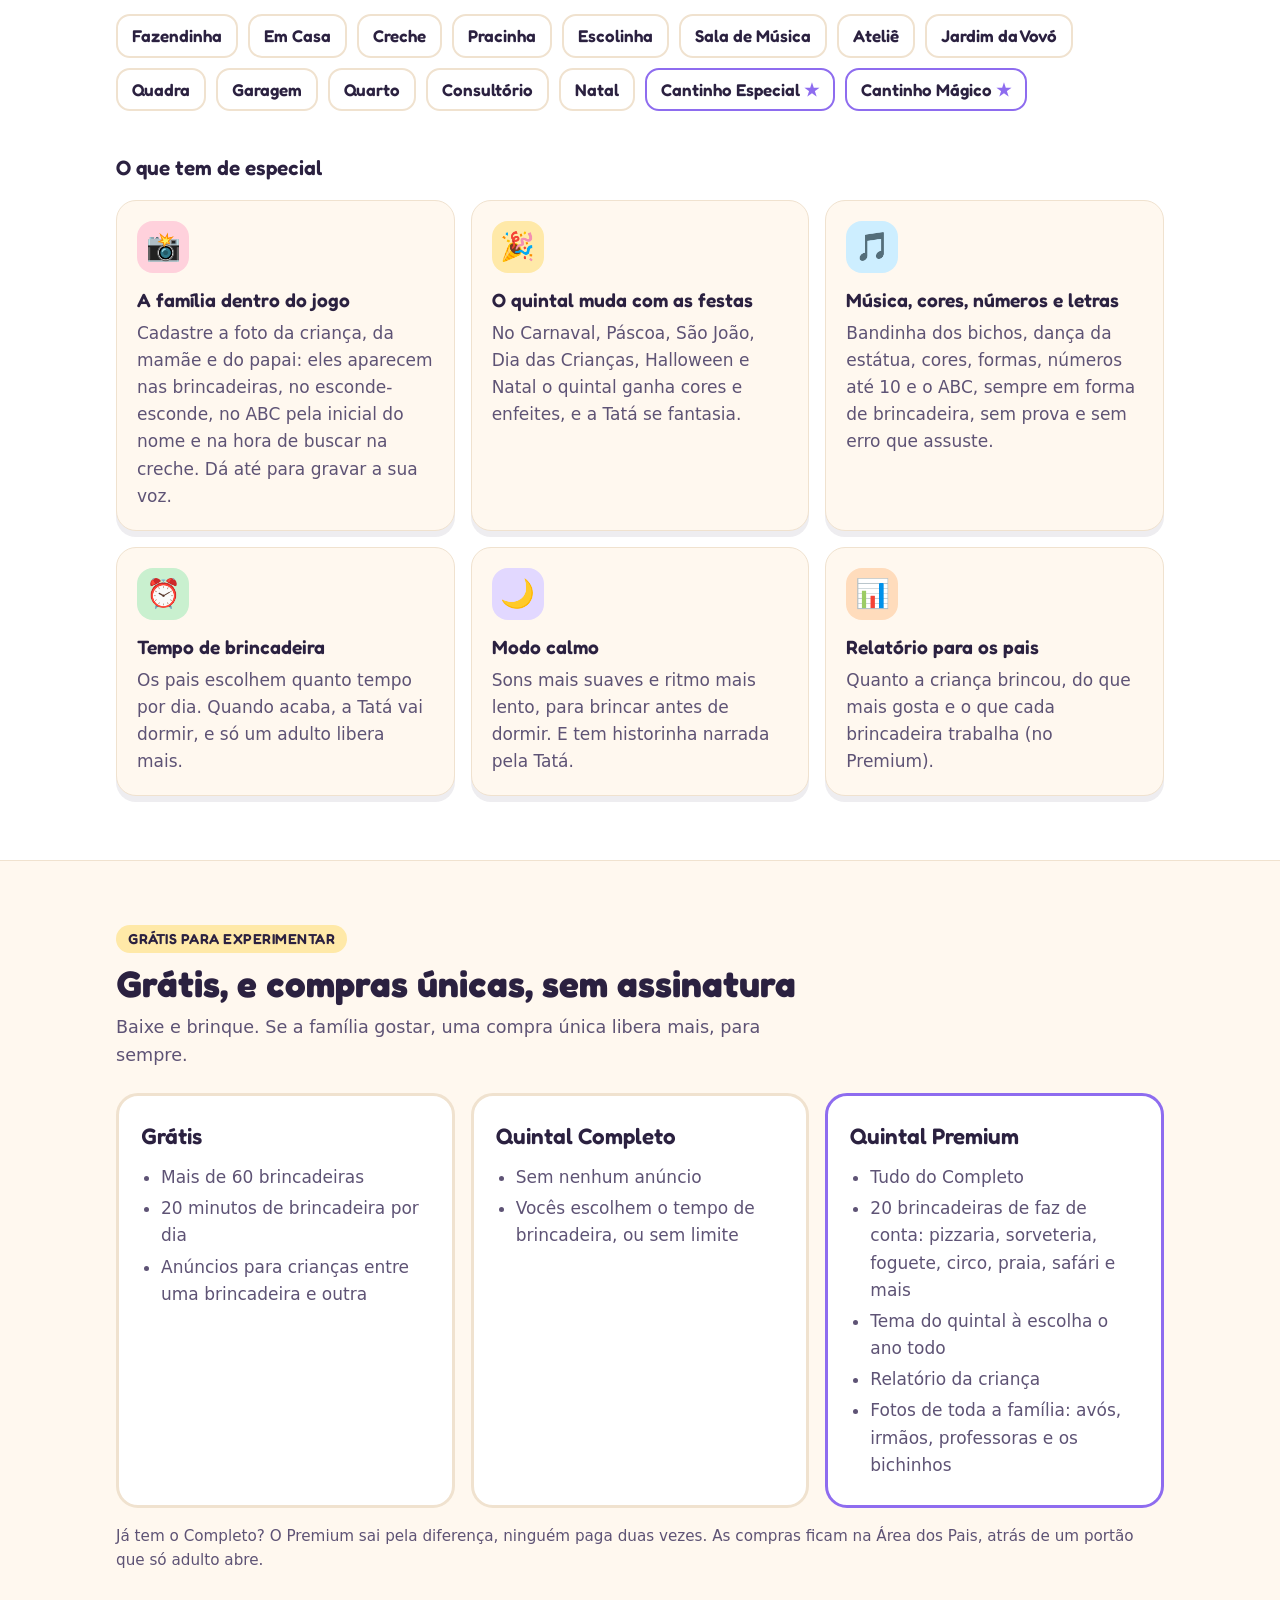
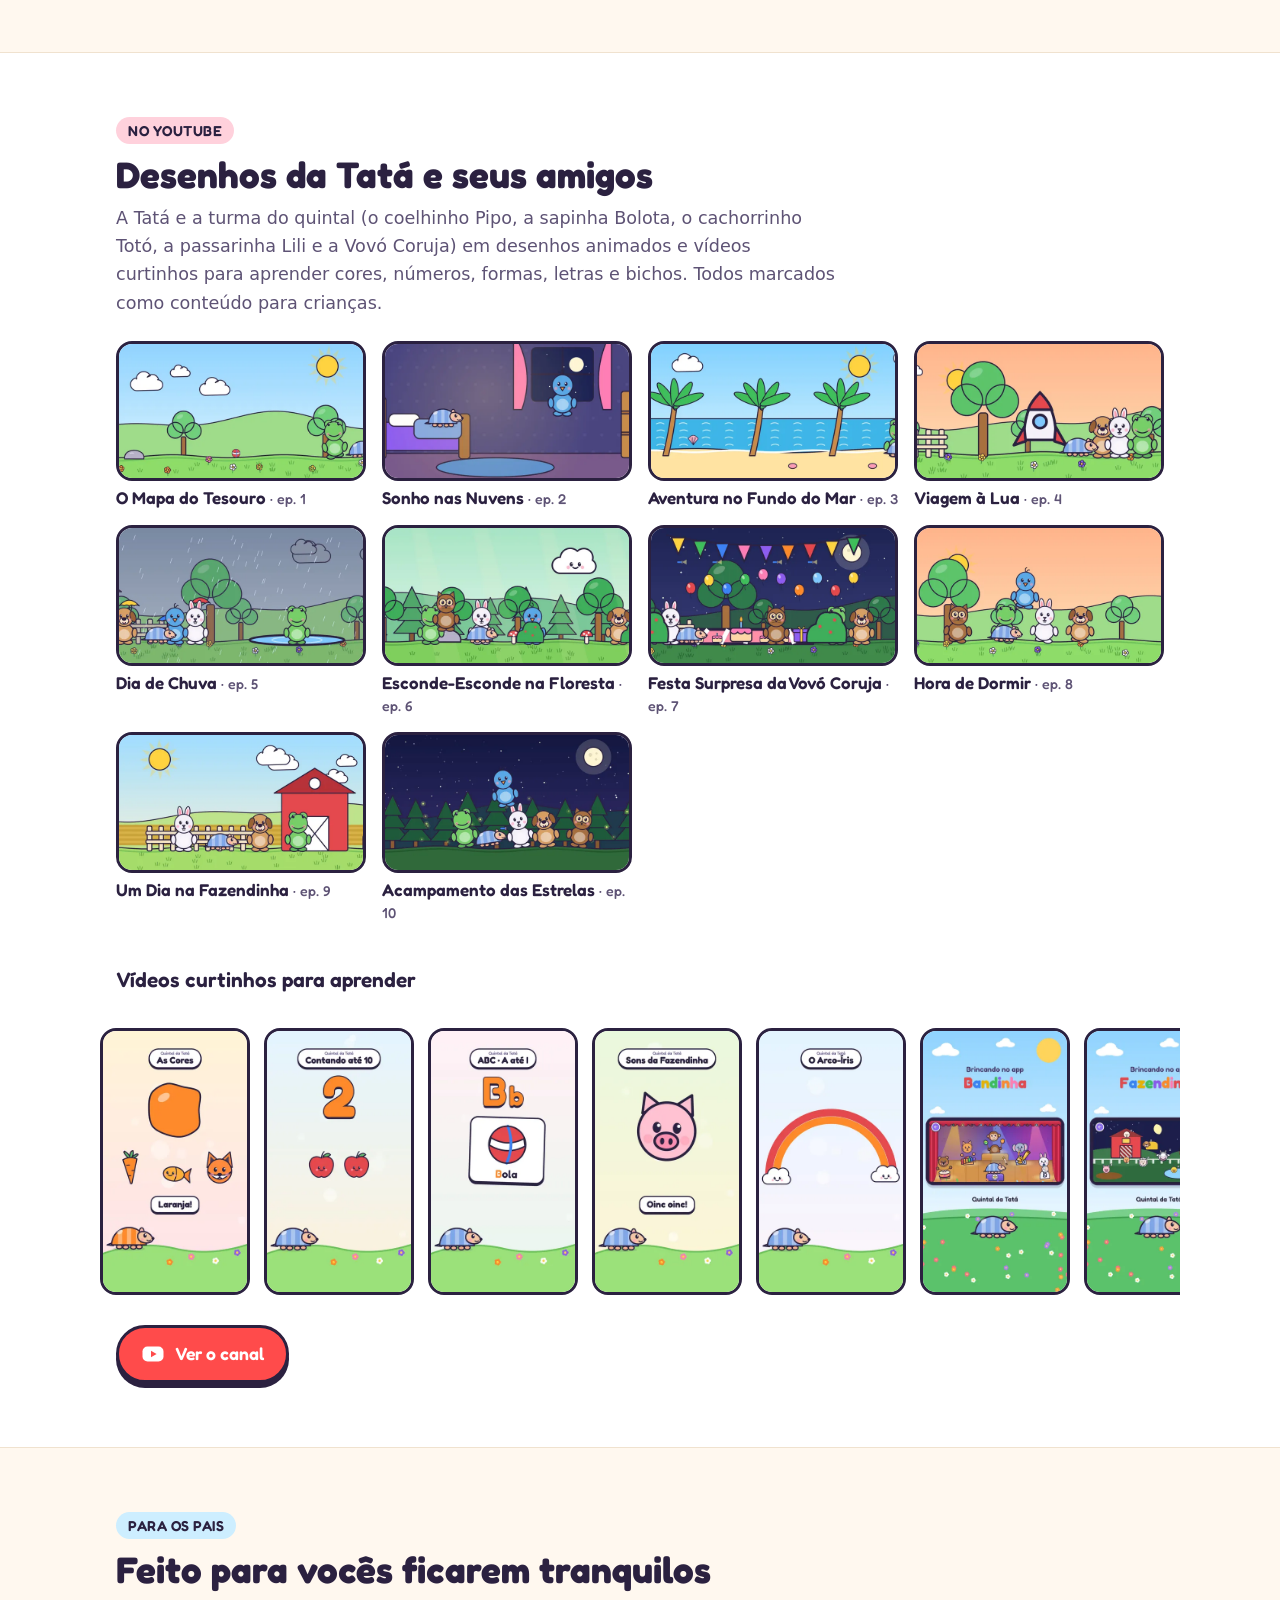
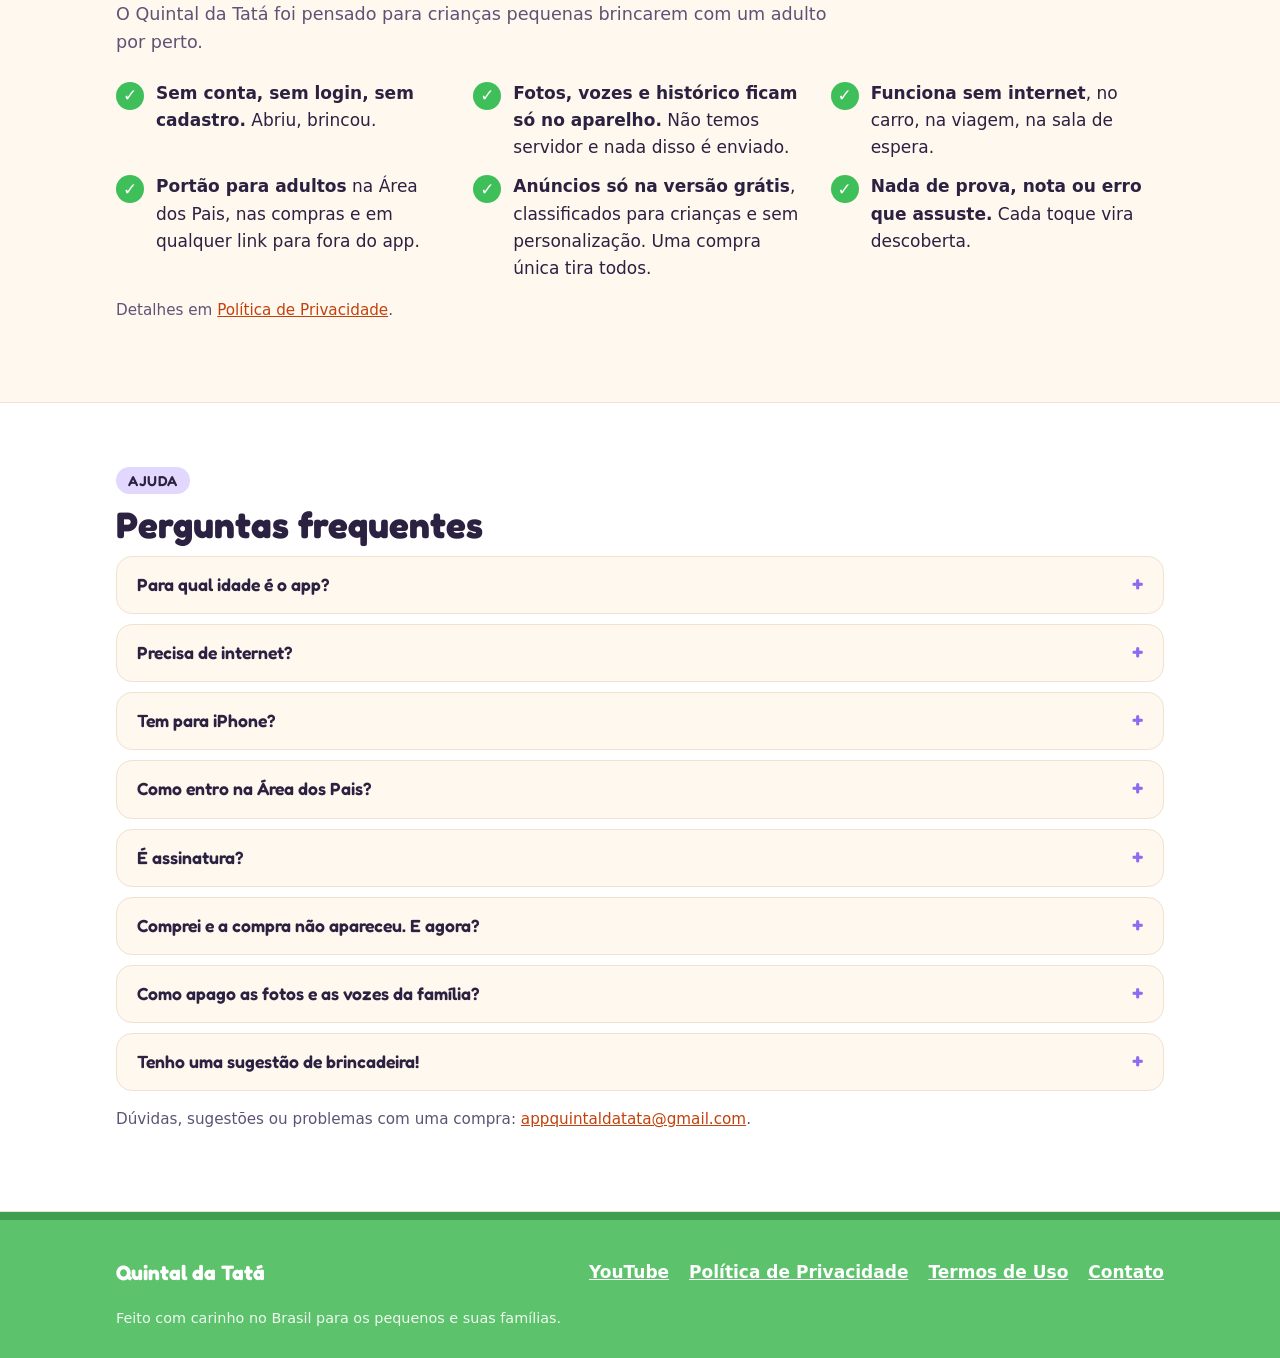
==== commit dde00881: "Termos de Uso do app (link no rodape) Co-Authored-By: Claude Opus 5.5 <noreply@anthropic.com>" ====
--- a/index.html
+++ b/index.html
@@ -243,6 +243,7 @@
 		<ul>
 			<li><a href="https://www.youtube.com/@quintaldatata">YouTube</a></li>
 			<li><a href="privacidade.html">Política de Privacidade</a></li>
+			<li><a href="termos.html">Termos de Uso</a></li>
 			<li><a href="mailto:appquintaldatata@gmail.com">Contato</a></li>
 		</ul>
 		<p class="pequeno">Feito com carinho no Brasil para os pequenos e suas famílias.</p>
